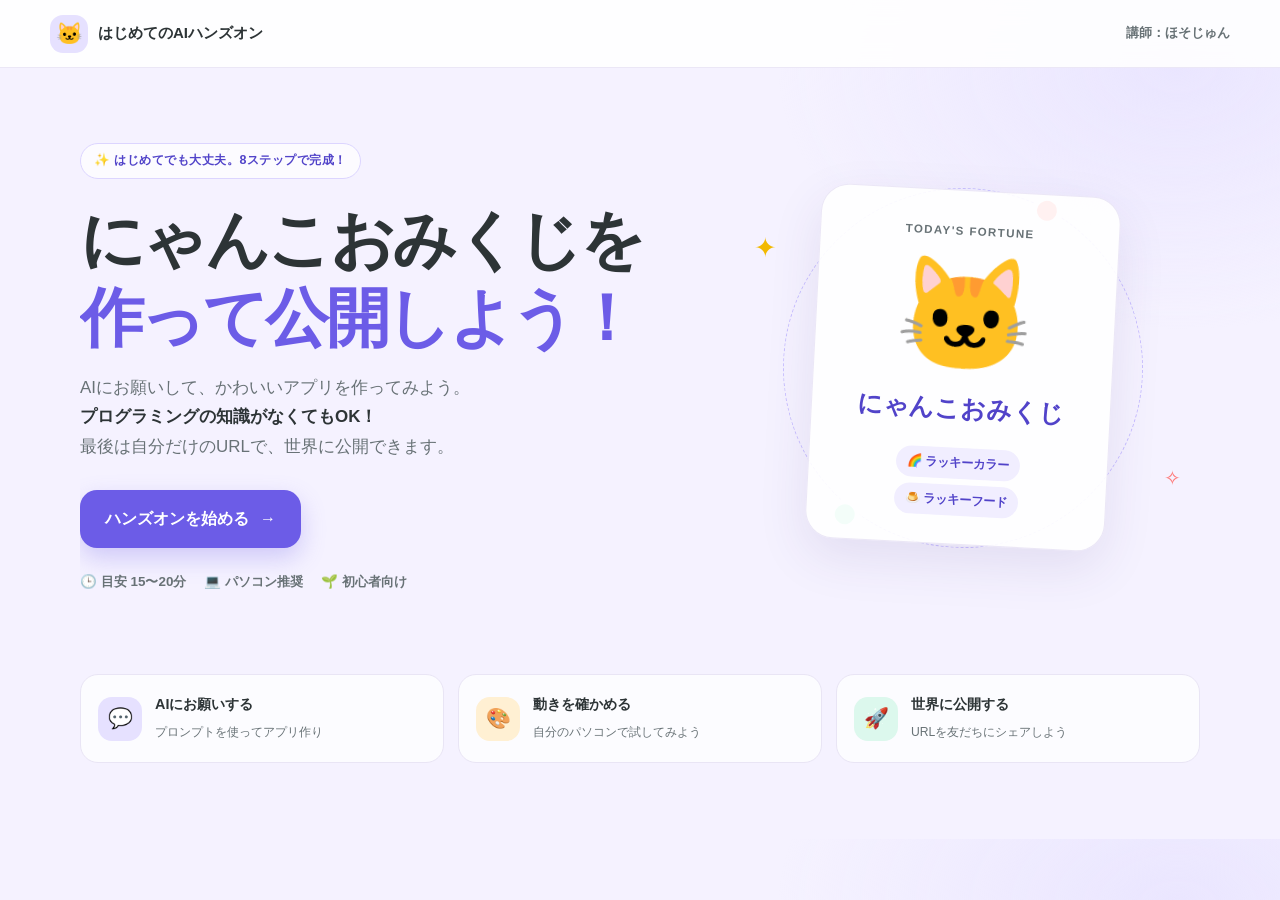
==== hands-on.html @ 2c9198ee "Update hands-on app prompt safety requirements Co-authored-by: Copilot App <223556219+Copilot@users." ====
<!DOCTYPE html>
<html lang="ja">
<head>
  <meta charset="UTF-8">
  <meta name="viewport" content="width=device-width, initial-scale=1">
  <meta name="theme-color" content="#6c5ce7">
  <meta name="description" content="AIにお願いして、にゃんこおみくじを作って公開する初心者向け8ステップのハンズオンです。">
  <title>にゃんこおみくじを作って公開しよう！｜はじめてのAIハンズオン</title>
  <style>
    :root {
      color-scheme: light;
      --ink: #2d3436;
      --muted: #687276;
      --purple: #6c5ce7;
      --purple-dark: #5143c9;
      --purple-light: #e6e1ff;
      --canvas: #f5f2ff;
      --coral: #ff7675;
      --mint: #81ecc0;
      --yellow: #ffeaa7;
      --line: #e9e5f5;
      --white: #fff;
      --shadow: 0 18px 50px rgba(67, 53, 130, .10);
    }

    * { box-sizing: border-box; }

    html { scroll-behavior: smooth; }

    body {
      min-width: 320px;
      margin: 0;
      color: var(--ink);
      background:
        radial-gradient(ellipse at 92% 8%, rgba(230, 225, 255, .72), transparent 25rem),
        var(--canvas);
      font-family: -apple-system, BlinkMacSystemFont, "Segoe UI", "Noto Sans JP", "Hiragino Kaku Gothic ProN", Meiryo, sans-serif;
      line-height: 1.75;
    }

    button, a { font: inherit; }
    button { color: inherit; }
    a { color: var(--purple-dark); }
    [hidden] { display: none !important; }

    .site-header {
      position: sticky;
      z-index: 10;
      top: 0;
      display: flex;
      min-height: 68px;
      align-items: center;
      justify-content: space-between;
      gap: 16px;
      padding: 10px max(24px, calc((100vw - 1180px) / 2));
      border-bottom: 1px solid rgba(233, 229, 245, .9);
      background: rgba(255, 255, 255, .88);
      backdrop-filter: blur(14px);
    }

    .brand {
      display: inline-flex;
      align-items: center;
      gap: 10px;
      color: var(--ink);
      font-size: .94rem;
      font-weight: 850;
      text-decoration: none;
    }

    .brand-mark {
      display: grid;
      width: 38px;
      height: 38px;
      place-items: center;
      border-radius: 13px;
      background: var(--purple-light);
      font-size: 1.35rem;
    }

    .header-note {
      color: var(--muted);
      font-size: .8rem;
      font-weight: 700;
    }

    .page-wrap {
      width: min(1120px, calc(100% - 40px));
      margin: 0 auto;
    }

    .hero {
      position: relative;
      display: grid;
      min-height: 610px;
      grid-template-columns: 1.12fr .88fr;
      align-items: center;
      gap: 42px;
      overflow: hidden;
      padding: 62px 0 72px;
    }

    .hero-copy { position: relative; z-index: 1; }

    .eyebrow {
      display: inline-flex;
      align-items: center;
      gap: 8px;
      padding: 6px 13px;
      border: 1px solid #dcd5ff;
      border-radius: 999px;
      background: rgba(255, 255, 255, .72);
      color: var(--purple-dark);
      font-size: .78rem;
      font-weight: 850;
      letter-spacing: .04em;
    }

    h1, h2, h3, p { margin-top: 0; }

    .hero h1 {
      max-width: 620px;
      margin: 22px 0 16px;
      font-size: clamp(2.4rem, 5vw, 4.3rem);
      font-weight: 900;
      letter-spacing: -.055em;
      line-height: 1.22;
    }

    .hero h1 em {
      color: var(--purple);
      font-style: normal;
    }

    .hero-lead {
      max-width: 530px;
      margin-bottom: 28px;
      color: var(--muted);
      font-size: 1.06rem;
    }

    .hero-lead strong { color: var(--ink); }

    .primary-button {
      display: inline-flex;
      min-height: 58px;
      align-items: center;
      justify-content: center;
      gap: 11px;
      padding: 13px 25px;
      border: 0;
      border-radius: 17px;
      background: var(--purple);
      box-shadow: 0 10px 24px rgba(108, 92, 231, .28);
      color: var(--white);
      cursor: pointer;
      font-size: 1rem;
      font-weight: 850;
      text-decoration: none;
      transition: transform .18s ease, background .18s ease, box-shadow .18s ease;
    }

    .primary-button:hover {
      transform: translateY(-2px);
      background: var(--purple-dark);
      box-shadow: 0 14px 28px rgba(108, 92, 231, .32);
    }

    .primary-button:focus-visible, .copy-button:focus-visible,
    .nav-button:focus-visible, .step-link:focus-visible, .text-button:focus-visible {
      outline: 3px solid #2d3436;
      outline-offset: 3px;
    }

    .hero-meta {
      display: flex;
      flex-wrap: wrap;
      gap: 10px 18px;
      margin-top: 22px;
      color: var(--muted);
      font-size: .84rem;
      font-weight: 700;
    }

    .hero-meta span { display: inline-flex; align-items: center; gap: 7px; }

    .hero-art {
      position: relative;
      display: grid;
      min-height: 400px;
      place-items: center;
    }

    .art-orbit {
      position: absolute;
      width: min(360px, 85vw);
      aspect-ratio: 1;
      border: 1px dashed #c9c0ff;
      border-radius: 50%;
      transform: rotate(-16deg);
    }

    .art-orbit::before, .art-orbit::after {
      position: absolute;
      width: 20px;
      height: 20px;
      border: 5px solid var(--canvas);
      border-radius: 50%;
      background: var(--coral);
      content: "";
    }

    .art-orbit::before { top: 36px; right: 40px; }
    .art-orbit::after { bottom: 56px; left: 10px; background: var(--mint); }

    .fortune-card {
      position: relative;
      z-index: 1;
      width: min(300px, 78vw);
      padding: 25px;
      border: 1px solid rgba(233, 229, 245, .9);
      border-radius: 28px;
      background: rgba(255, 255, 255, .9);
      box-shadow: var(--shadow);
      text-align: center;
      transform: rotate(3deg);
    }

    .fortune-card .tiny-label {
      color: var(--muted);
      font-size: .72rem;
      font-weight: 800;
      letter-spacing: .12em;
    }

    .cat-face {
      margin: 5px 0 0;
      font-size: 7rem;
      line-height: 1.2;
      animation: float 3s ease-in-out infinite;
    }

    .fortune-card h2 {
      margin: 4px 0 14px;
      color: var(--purple-dark);
      font-size: 1.55rem;
    }

    .fortune-pill {
      display: inline-block;
      margin: 3px;
      padding: 5px 11px;
      border-radius: 999px;
      background: #f1eeff;
      color: #5143c9;
      font-size: .76rem;
      font-weight: 750;
    }

    .spark {
      position: absolute;
      color: #f2b900;
      font-size: 1.7rem;
    }

    .spark-one { top: 56px; left: 6%; }
    .spark-two { right: 4%; bottom: 72px; color: var(--coral); font-size: 1.25rem; }

    .overview {
      display: grid;
      grid-template-columns: repeat(3, 1fr);
      gap: 14px;
      margin: -4px auto 76px;
    }

    .overview-card {
      display: flex;
      align-items: center;
      gap: 13px;
      padding: 17px;
      border: 1px solid var(--line);
      border-radius: 18px;
      background: rgba(255, 255, 255, .76);
    }

    .overview-icon {
      display: grid;
      width: 44px;
      height: 44px;
      flex: 0 0 auto;
      place-items: center;
      border-radius: 14px;
      background: var(--purple-light);
      font-size: 1.25rem;
    }

    .overview-card:nth-child(2) .overview-icon { background: #fff0d3; }
    .overview-card:nth-child(3) .overview-icon { background: #dcf8ed; }
    .overview-card strong { display: block; font-size: .9rem; }
    .overview-card small { color: var(--muted); font-size: .76rem; }

    .learning {
      padding: 42px 0 80px;
      scroll-margin-top: 84px;
    }

    .learning-heading {
      margin-bottom: 24px;
      text-align: center;
    }

    .learning-heading h2 {
      margin: 10px 0 3px;
      font-size: clamp(1.7rem, 3.2vw, 2.45rem);
      letter-spacing: -.035em;
    }

    .learning-heading p { margin-bottom: 0; color: var(--muted); }

    .workspace {
      display: grid;
      grid-template-columns: 260px minmax(0, 1fr);
      align-items: start;
      gap: 22px;
    }

    .step-sidebar {
      position: sticky;
      top: 90px;
      grid-column: 1;
      grid-row: 1;
      padding: 19px;
      border: 1px solid var(--line);
      border-radius: 22px;
      background: var(--white);
      box-shadow: 0 8px 26px rgba(67, 53, 130, .05);
    }

    .sidebar-title {
      display: flex;
      justify-content: space-between;
      gap: 8px;
      margin-bottom: 12px;
      font-size: .83rem;
      font-weight: 850;
    }

    .sidebar-count { color: var(--muted); font-size: .74rem; font-weight: 700; }

    .progress-track {
      height: 8px;
      margin-bottom: 18px;
      overflow: hidden;
      border-radius: 999px;
      background: #f0eef6;
    }

    .progress-fill {
      width: 12.5%;
      height: 100%;
      border-radius: inherit;
      background: linear-gradient(90deg, var(--purple), #a29bfe);
      transition: width .3s ease;
    }

    .step-list { display: grid; gap: 5px; }

    .step-link {
      display: flex;
      width: 100%;
      align-items: center;
      gap: 10px;
      padding: 9px 10px;
      border: 0;
      border-radius: 12px;
      background: transparent;
      color: #60696d;
      cursor: pointer;
      text-align: left;
      transition: background .16s ease, color .16s ease;
    }

    .step-link:hover { background: #f8f6ff; color: var(--purple-dark); }
    .step-link[aria-current="step"] { background: #f0edff; color: var(--purple-dark); font-weight: 850; }

    .step-number {
      display: grid;
      width: 28px;
      height: 28px;
      flex: 0 0 auto;
      place-items: center;
      border: 1px solid #e8e4f2;
      border-radius: 9px;
      background: var(--white);
      color: #757b7e;
      font-size: .76rem;
      font-weight: 850;
    }

    .step-link[aria-current="step"] .step-number {
      border-color: var(--purple);
      background: var(--purple);
      color: var(--white);
    }

    .step-link.is-visited .step-number { color: #16835d; }

    .step-label { font-size: .82rem; line-height: 1.4; }

    .safety-note {
      margin-top: 18px;
      padding: 12px;
      border-radius: 13px;
      background: #fff8df;
      color: #645a39;
      font-size: .73rem;
      line-height: 1.65;
    }

    .safety-note strong { display: block; margin-bottom: 2px; color: var(--ink); }

    .lesson-card {
      min-height: 640px;
      grid-column: 2;
      grid-row: 1;
      padding: clamp(22px, 4vw, 40px);
      border: 1px solid var(--line);
      border-radius: 24px;
      background: var(--white);
      box-shadow: var(--shadow);
    }

    .lesson-kicker {
      display: flex;
      flex-wrap: wrap;
      align-items: center;
      justify-content: space-between;
      gap: 8px;
      margin-bottom: 14px;
    }

    .step-badge {
      padding: 5px 11px;
      border-radius: 999px;
      background: #f0edff;
      color: var(--purple-dark);
      font-size: .75rem;
      font-weight: 850;
    }

    .lesson-duration { color: var(--muted); font-size: .77rem; font-weight: 700; }

    .lesson-card h2 {
      margin: 0 0 9px;
      font-size: clamp(1.55rem, 3vw, 2.1rem);
      letter-spacing: -.035em;
      line-height: 1.4;
    }

    .lesson-intro { margin-bottom: 24px; color: var(--muted); }
    .lesson-intro strong { color: var(--ink); }

    .instruction-list {
      display: grid;
      gap: 11px;
      margin: 0 0 24px;
      padding: 0;
      list-style: none;
    }

    .instruction-list li {
      display: flex;
      align-items: flex-start;
      gap: 11px;
      padding: 12px 14px;
      border: 1px solid #f0edf7;
      border-radius: 14px;
      background: #fdfcff;
    }

    .check-icon {
      display: grid;
      width: 25px;
      height: 25px;
      flex: 0 0 auto;
      place-items: center;
      border-radius: 8px;
      background: #e7fbf2;
      color: #16835d;
      font-size: .78rem;
      font-weight: 900;
    }

    .instruction-list li span:last-child { font-size: .91rem; }

    .info-box {
      display: flex;
      align-items: flex-start;
      gap: 12px;
      margin: 18px 0;
      padding: 15px 17px;
      border: 1px solid #e9e4ff;
      border-radius: 15px;
      background: #f8f6ff;
    }

    .info-box.warning { border-color: #f4e7b1; background: #fff9e6; }
    .info-icon { flex: 0 0 auto; font-size: 1.15rem; }
    .info-box p { margin: 0; color: #555d60; font-size: .85rem; }
    .info-box strong { color: var(--ink); }

    .term-row {
      display: flex;
      align-items: flex-start;
      gap: 12px;
      margin-top: 22px;
      padding-top: 17px;
      border-top: 1px solid #f0edf7;
      color: var(--muted);
      font-size: .82rem;
    }

    .term-tag {
      flex: 0 0 auto;
      padding: 3px 9px;
      border-radius: 7px;
      background: #fff0ef;
      color: #b94a49;
      font-size: .75rem;
      font-weight: 850;
    }

    .term-row p { margin: 2px 0 0; }
    .term-row strong { color: var(--ink); }

    .prompt-panel {
      margin: 19px 0;
      overflow: hidden;
      border: 1px solid #ddd7fa;
      border-radius: 17px;
      background: #faf9ff;
    }

    .prompt-top {
      display: flex;
      align-items: center;
      justify-content: space-between;
      gap: 12px;
      padding: 11px 14px;
      border-bottom: 1px solid #eae6fa;
      background: #f3f0ff;
    }

    .prompt-top strong { font-size: .81rem; }
    .copy-button {
      display: inline-flex;
      align-items: center;
      justify-content: center;
      gap: 6px;
      padding: 7px 11px;
      border: 1px solid #d7d0f7;
      border-radius: 9px;
      background: var(--white);
      color: var(--purple-dark);
      cursor: pointer;
      font-size: .76rem;
      font-weight: 850;
    }

    .copy-button:hover { background: #ebe7ff; }
    .prompt-text {
      max-height: 320px;
      margin: 0;
      overflow: auto;
      padding: 17px;
      color: #41404b;
      font-family: inherit;
      font-size: .85rem;
      line-height: 1.85;
      white-space: pre-wrap;
      overflow-wrap: anywhere;
    }

    .copy-status {
      min-height: 1.4em;
      margin: 0;
      padding: 0 14px 9px;
      color: #16835d;
      font-size: .76rem;
      font-weight: 750;
    }

    .service-links { display: flex; flex-wrap: wrap; gap: 9px; }

    .service-link {
      display: inline-flex;
      flex-direction: column;
      align-items: center;
      gap: 2px 7px;
      padding: 8px 12px;
      border: 1px solid var(--line);
      border-radius: 11px;
      background: var(--white);
      font-size: .82rem;
      font-weight: 750;
      text-decoration: none;
    }

    .service-link span { display: inline-flex; align-items: center; gap: 7px; }
    .service-url { color: var(--muted); font-size: .68rem; font-weight: 600; }
    .service-link:hover { border-color: #c8c0f8; background: #faf9ff; }

    .url-display {
      display: block;
      margin: 13px 0;
      padding: 13px 16px;
      border: 1px dashed #bdb4f5;
      border-radius: 12px;
      background: #faf9ff;
      color: var(--purple-dark);
      font-size: .9rem;
      font-weight: 800;
      overflow-wrap: anywhere;
    }

    .nav-row {
      display: flex;
      align-items: center;
      justify-content: space-between;
      gap: 14px;
      margin-top: 28px;
      padding-top: 20px;
      border-top: 1px solid #f0edf7;
    }

    .nav-button {
      display: inline-flex;
      min-height: 46px;
      align-items: center;
      justify-content: center;
      gap: 8px;
      padding: 10px 17px;
      border: 1px solid #e4e0ed;
      border-radius: 12px;
      background: var(--white);
      color: #50595c;
      cursor: pointer;
      font-size: .85rem;
      font-weight: 800;
      transition: background .16s ease, transform .16s ease;
    }

    .nav-button:hover:not(:disabled) { transform: translateY(-1px); background: #f8f6ff; }
    .nav-button:disabled { cursor: not-allowed; opacity: .42; }
    .nav-button.next {
      border-color: var(--purple);
      background: var(--purple);
      color: var(--white);
    }

    .nav-button.next:hover:not(:disabled) { background: var(--purple-dark); }
    .nav-hint { color: var(--muted); font-size: .74rem; }

    .text-button {
      padding: 8px 0;
      border: 0;
      background: transparent;
      color: var(--muted);
      cursor: pointer;
      font-size: .8rem;
      font-weight: 750;
      text-decoration: underline;
      text-underline-offset: 3px;
    }

    .finish-panel {
      margin-top: 24px;
      padding: 20px;
      border: 1px solid #d8f3e7;
      border-radius: 18px;
      background: #f2fff8;
    }

    .finish-panel h3 { margin: 0 0 8px; font-size: 1.08rem; }
    .finish-panel p { margin: 0 0 10px; color: #56665f; font-size: .87rem; }
    .finish-panel ul { margin: 0; padding-left: 1.25rem; color: #56665f; font-size: .84rem; }

    @keyframes float {
      0%, 100% { transform: translateY(0); }
      50% { transform: translateY(-9px); }
    }

    @media (max-width: 820px) {
      .hero { min-height: 530px; gap: 15px; }
      .hero-art { min-height: 320px; }
      .cat-face { font-size: 6rem; }
      .workspace { grid-template-columns: 1fr; }
      .step-sidebar, .lesson-card { grid-column: 1; grid-row: auto; }
      .step-sidebar { position: static; }
      .step-list { grid-template-columns: repeat(4, minmax(0, 1fr)); }
      .step-link { align-items: flex-start; padding: 8px 6px; }
      .step-label { font-size: .72rem; }
      .safety-note { margin-top: 13px; }
      .lesson-card { min-height: 0; }
    }

    @media (max-width: 600px) {
      .site-header { min-height: 58px; padding: 8px 16px; }
      .brand { font-size: .84rem; }
      .brand-mark { width: 34px; height: 34px; }
      .header-note { font-size: .7rem; }
      .page-wrap { width: min(100% - 28px, 520px); }
      .hero {
        min-height: 0;
        grid-template-columns: 1fr;
        gap: 9px;
        padding: 47px 0 32px;
      }
      .hero h1 { margin-top: 16px; font-size: clamp(2.35rem, 12vw, 3.3rem); }
      .hero-lead { font-size: .94rem; }
      .hero-art { min-height: 280px; }
      .art-orbit { width: 265px; }
      .fortune-card { width: 238px; padding: 18px; }
      .cat-face { font-size: 5.3rem; }
      .fortune-card h2 { font-size: 1.3rem; }
      .overview { grid-template-columns: 1fr; gap: 8px; margin-bottom: 40px; }
      .overview-card { padding: 12px; }
      .overview-icon { width: 40px; height: 40px; }
      .learning { padding: 25px 0 48px; scroll-margin-top: 70px; }
      .learning-heading { margin-bottom: 17px; }
      .learning-heading p { font-size: .84rem; }
      .step-sidebar { padding: 14px; border-radius: 17px; }
      .step-list { grid-template-columns: repeat(2, minmax(0, 1fr)); }
      .step-link { align-items: center; gap: 7px; padding: 8px 6px; }
      .step-number { width: 26px; height: 26px; }
      .step-label { font-size: .72rem; }
      .lesson-card { padding: 21px 17px; border-radius: 18px; }
      .lesson-card h2 { font-size: 1.5rem; }
      .lesson-intro { font-size: .9rem; }
      .instruction-list li { padding: 10px; }
      .instruction-list li span:last-child { font-size: .85rem; }
      .info-box { padding: 12px; }
      .info-box p { font-size: .8rem; }
      .term-row { font-size: .77rem; }
      .nav-row { flex-wrap: wrap; gap: 10px; }
      .nav-hint { order: 3; width: 100%; text-align: center; }
      .nav-button { min-height: 44px; padding: 9px 13px; font-size: .8rem; }
      .copy-button { padding: 7px 9px; }
      .prompt-text { max-height: 280px; padding: 13px; font-size: .79rem; }
    }

    @media (prefers-reduced-motion: reduce) {
      *, *::before, *::after {
        scroll-behavior: auto !important;
        animation-duration: .01ms !important;
        animation-iteration-count: 1 !important;
        transition-duration: .01ms !important;
      }
    }
  </style>
</head>
<body>
  <header class="site-header">
    <a class="brand" href="#" aria-label="にゃんこおみくじハンズオンのトップ">
      <span class="brand-mark" aria-hidden="true">🐱</span>
      <span>はじめてのAIハンズオン</span>
    </a>
    <span class="header-note">講師：ほそじゅん</span>
  </header>

  <main>
    <section class="page-wrap hero" id="top" aria-labelledby="hero-title">
      <div class="hero-copy">
        <span class="eyebrow">✨ はじめてでも大丈夫。8ステップで完成！</span>
        <h1 id="hero-title">にゃんこおみくじを<br><em>作って公開しよう！</em></h1>
        <p class="hero-lead">
          AIにお願いして、かわいいアプリを作ってみよう。<br>
          <strong>プログラミングの知識がなくてもOK！</strong><br>
          最後は自分だけのURLで、世界に公開できます。
        </p>
        <button class="primary-button" id="start-button" type="button">
          ハンズオンを始める <span aria-hidden="true">→</span>
        </button>
        <div class="hero-meta" aria-label="ハンズオンの概要">
          <span>🕒 目安 15〜20分</span>
          <span>💻 パソコン推奨</span>
          <span>🌱 初心者向け</span>
        </div>
      </div>
      <div class="hero-art" aria-label="にゃんこおみくじのイメージ">
        <span class="art-orbit" aria-hidden="true"></span>
        <span class="spark spark-one" aria-hidden="true">✦</span>
        <span class="spark spark-two" aria-hidden="true">✧</span>
        <div class="fortune-card">
          <span class="tiny-label">TODAY'S FORTUNE</span>
          <div class="cat-face" aria-hidden="true">🐱</div>
          <h2>にゃんこおみくじ</h2>
          <span class="fortune-pill">🌈 ラッキーカラー</span>
          <span class="fortune-pill">🍮 ラッキーフード</span>
        </div>
      </div>
    </section>

    <section class="page-wrap overview" aria-label="今日できるようになること">
      <div class="overview-card">
        <span class="overview-icon" aria-hidden="true">💬</span>
        <div><strong>AIにお願いする</strong><small>プロンプトを使ってアプリ作り</small></div>
      </div>
      <div class="overview-card">
        <span class="overview-icon" aria-hidden="true">🎨</span>
        <div><strong>動きを確かめる</strong><small>自分のパソコンで試してみよう</small></div>
      </div>
      <div class="overview-card">
        <span class="overview-icon" aria-hidden="true">🚀</span>
        <div><strong>世界に公開する</strong><small>URLを友だちにシェアしよう</small></div>
      </div>
    </section>

    <section class="page-wrap learning" id="learning" hidden aria-labelledby="learning-title">
      <div class="learning-heading">
        <span class="eyebrow">さあ、やってみよう！</span>
        <h2 id="learning-title">公開までの8ステップ</h2>
        <p>ひとつずつ進めれば大丈夫。いつでも「前へ」で戻れます。</p>
      </div>

      <div class="workspace">
        <aside class="step-sidebar" aria-label="手順と進捗">
          <div class="sidebar-title">
            <span>目次</span>
            <span class="sidebar-count" id="sidebar-count">1 / 8</span>
          </div>
          <div class="progress-track" role="progressbar" aria-label="ハンズオンの進捗" aria-valuemin="1" aria-valuemax="8" aria-valuenow="1" id="progress-bar">
            <div class="progress-fill" id="progress-fill"></div>
          </div>
          <nav class="step-list" aria-label="手順一覧">
            <button class="step-link" type="button" data-go-step="0" aria-current="step"><span class="step-number">1</span><span class="step-label">AIを開く</span></button>
            <button class="step-link" type="button" data-go-step="1"><span class="step-number">2</span><span class="step-label">プロンプトをコピー</span></button>
            <button class="step-link" type="button" data-go-step="2"><span class="step-number">3</span><span class="step-label">AIに送る</span></button>
            <button class="step-link" type="button" data-go-step="3"><span class="step-number">4</span><span class="step-label">ファイルを保存</span></button>
            <button class="step-link" type="button" data-go-step="4"><span class="step-number">5</span><span class="step-label">動きを確かめる</span></button>
            <button class="step-link" type="button" data-go-step="5"><span class="step-number">6</span><span class="step-label">Netlify Dropを開く</span></button>
            <button class="step-link" type="button" data-go-step="6"><span class="step-number">7</span><span class="step-label">ファイルを公開</span></button>
            <button class="step-link" type="button" data-go-step="7"><span class="step-number">8</span><span class="step-label">URLを開いて完成</span></button>
          </nav>
          <div class="safety-note">
            <strong>🔒 公開前に確認</strong>
            個人情報・パスワード・APIキーは、ファイルに入れないでください。
          </div>
        </aside>

        <div class="lesson-card" id="lesson-card" aria-live="polite">
          <section class="lesson-step" data-step="0" aria-labelledby="step-title-1">
            <div class="lesson-kicker"><span class="step-badge">手順 1 / 8</span><span class="lesson-duration">まずは準備</span></div>
            <h2 id="step-title-1">AIのチャット画面を開こう</h2>
            <p class="lesson-intro">文章でお願いすると、答えてくれる<strong>チャットAI</strong>を使います。使いやすいものをひとつ選びましょう。</p>
            <ul class="instruction-list">
              <li><span class="check-icon">1</span><span>ChatGPT・Microsoft Copilot・Gemini のどれかを開く</span></li>
              <li><span class="check-icon">2</span><span>アカウントへのサインインを求められたら、画面の案内に従う</span></li>
              <li><span class="check-icon">3</span><span>文字を入力できるチャット画面が表示されたら準備OK！</span></li>
            </ul>
            <div class="service-links" aria-label="チャットAIを開く">
              <a class="service-link" href="https://chatgpt.com/" target="_blank" rel="noopener noreferrer"><span>💬 ChatGPT ↗</span><small class="service-url">https://chatgpt.com/</small></a>
              <a class="service-link" href="https://copilot.microsoft.com/" target="_blank" rel="noopener noreferrer"><span>🌈 Copilot ↗</span><small class="service-url">https://copilot.microsoft.com/</small></a>
              <a class="service-link" href="https://gemini.google.com/" target="_blank" rel="noopener noreferrer"><span>✨ Gemini ↗</span><small class="service-url">https://gemini.google.com/</small></a>
            </div>
            <div class="term-row"><span class="term-tag">ことば</span><p><strong>チャットAI</strong>：文章でお願いすると、答えを返してくれるサービスのこと。</p></div>
          </section>

          <section class="lesson-step" data-step="1" aria-labelledby="step-title-2" hidden>
            <div class="lesson-kicker"><span class="step-badge">手順 2 / 8</span><span class="lesson-duration">コピーするだけ</span></div>
            <h2 id="step-title-2">プロンプトをコピーしよう</h2>
            <p class="lesson-intro">下の文章をぜんぶコピーします。この<strong>お願いの文章</strong>を、AIにそのまま使います。</p>
            <div class="prompt-panel">
              <div class="prompt-top"><strong>📋 プロンプト（コピー用）</strong><button class="copy-button" id="copy-prompt" type="button"><span aria-hidden="true">▢</span> プロンプトをコピー</button></div>
              <pre class="prompt-text" id="prompt-text">index.html という1つのファイルで、

かわいいアニメーション付きの「にゃんこおみくじ」Webアプリを作ってください。

【機能】

・HTML・CSS・JavaScriptを、すべてindex.htmlの1ファイルにまとめる

・「おみくじを振る！」ボタンを押すと、おみくじ筒が揺れて棒が飛び出す

・大吉・中吉・小吉・吉などの結果をランダムに表示する

・ラッキーカラーとラッキーフードもランダムに表示する

・ネコの絵文字を使った、かわいいデザインにする

・スマートフォンでも見やすいレスポンシブデザインにする

【安全性について】

このWebアプリはNetlify Dropでインターネットに公開する予定です。

そのため、以下の条件を必ず守ってください。

・個人情報を入力・保存・送信する機能を作らない

・パスワード、APIキー、アクセストークン、秘密情報をコードに含めない

・外部APIやデータベースに接続しない

・CookieやlocalStorageなどに利用者情報を保存しない

・入力フォームを作らない

・ユーザーの入力内容を外部サービスへ送信しない

・広告、アクセス解析、トラッキング機能を入れない

・不要な外部JavaScriptライブラリを使用しない

・おみくじの抽選はJavaScriptのブラウザ内処理だけで完結させる

・可能な限り外部通信を行わない

・HTMLを開くだけで動作する静的Webアプリにする

【公開前チェック】

コードを生成した最後に、

「外部通信」「個人情報」「秘密情報」「外部API」の4項目について、

公開して問題になるコードが含まれていないか確認してください。</pre>
              <p class="copy-status" id="copy-status" role="status" aria-live="polite"></p>
            </div>
            <div class="info-box"><span class="info-icon" aria-hidden="true">💡</span><p>「プロンプト」は<strong>AIへのお願いの文章</strong>のこと。ボタンでコピーできないときは、文章を選択してコピーしても大丈夫です。</p></div>
            <div class="term-row"><span class="term-tag">ことば</span><p><strong>コピー</strong>：文章を覚えさせて、別の場所に貼り付けられるようにすること。</p></div>
          </section>

          <section class="lesson-step" data-step="2" aria-labelledby="step-title-3" hidden>
            <div class="lesson-kicker"><span class="step-badge">手順 3 / 8</span><span class="lesson-duration">AIにお願い</span></div>
            <h2 id="step-title-3">AIに貼り付けて送ろう</h2>
            <p class="lesson-intro">さきほど開いたAIのチャット画面に、コピーした文章を貼り付けて送ります。</p>
            <ul class="instruction-list">
              <li><span class="check-icon">1</span><span>チャット画面の入力欄をクリックする</span></li>
              <li><span class="check-icon">2</span><span>貼り付ける（Windowsは Ctrl + V ／ Macは Command + V）</span></li>
              <li><span class="check-icon">3</span><span>送信ボタンを押して、AIが作り終わるまで少し待つ</span></li>
            </ul>
            <div class="info-box"><span class="info-icon" aria-hidden="true">⏳</span><p>AIがコードを作り始めます。長い返事が出ても大丈夫です。<strong>「ダウンロード」や「index.html」</strong>が表示されるか確認しましょう。</p></div>
            <div class="term-row"><span class="term-tag">ことば</span><p><strong>貼り付け（ペースト）</strong>：コピーした文章を、入力欄に入れること。</p></div>
          </section>

          <section class="lesson-step" data-step="3" aria-labelledby="step-title-4" hidden>
            <div class="lesson-kicker"><span class="step-badge">手順 4 / 8</span><span class="lesson-duration">パソコンに保存</span></div>
            <h2 id="step-title-4">index.html をダウンロードしよう</h2>
            <p class="lesson-intro">AIの返事から完成したファイルを見つけて、パソコンに保存します。</p>
            <ul class="instruction-list">
              <li><span class="check-icon">1</span><span>AIの返事の中にある <strong>index.html</strong> を探す</span></li>
              <li><span class="check-icon">2</span><span>ダウンロードボタンを押して、保存先を確認する（通常は「ダウンロード」フォルダー）</span></li>
              <li><span class="check-icon">3</span><span>ファイル名が <strong>index.html</strong> になっているか確認する</span></li>
            </ul>
            <div class="info-box warning"><span class="info-icon" aria-hidden="true">🆘</span><p>ダウンロードボタンが見つからないときは、AIに<strong>「index.html をダウンロードできるようにしてください」</strong>と頼んでみましょう。</p></div>
            <div class="term-row"><span class="term-tag">ことば</span><p><strong>ダウンロード</strong>：インターネット上のファイルを、自分のパソコンに保存すること。</p></div>
          </section>

          <section class="lesson-step" data-step="4" aria-labelledby="step-title-5" hidden>
            <div class="lesson-kicker"><span class="step-badge">手順 5 / 8</span><span class="lesson-duration">できたかチェック</span></div>
            <h2 id="step-title-5">パソコンで動きを確かめよう</h2>
            <p class="lesson-intro">公開する前に、自分のパソコンでアプリを開いて試します。</p>
            <ul class="instruction-list">
              <li><span class="check-icon">1</span><span>保存した <strong>index.html</strong> をダブルクリックする</span></li>
              <li><span class="check-icon">2</span><span>Chrome や Edge などのブラウザーで開く</span></li>
              <li><span class="check-icon">3</span><span>「おみくじを振る！」ボタンを押して、結果が出るか試す</span></li>
            </ul>
            <div class="info-box"><span class="info-icon" aria-hidden="true">🐾</span><p>ネコやおみくじが動いて、運勢・ラッキーカラー・ラッキーフードが表示されたら成功です！何度か押して、結果が変わるかも試してみましょう。</p></div>
            <div class="term-row"><span class="term-tag">ことば</span><p><strong>ブラウザー</strong>：Webサイトを見るためのアプリ。Chrome や Edge などがあります。</p></div>
          </section>

          <section class="lesson-step" data-step="5" aria-labelledby="step-title-6" hidden>
            <div class="lesson-kicker"><span class="step-badge">手順 6 / 8</span><span class="lesson-duration">公開の準備</span></div>
            <h2 id="step-title-6">Netlify Drop を開こう</h2>
            <p class="lesson-intro">ファイルを置くだけでWebサイトを公開できるサービス、<strong>Netlify Drop</strong>を使います。</p>
            <ul class="instruction-list">
              <li><span class="check-icon">1</span><span>下のボタンから Netlify Drop を開く</span></li>
              <li><span class="check-icon">2</span><span>画面に「Drag and drop your site folder here」のような点線エリアを探す</span></li>
              <li><span class="check-icon">3</span><span>画面に案内が出た場合は、サインインなど必要な準備をする</span></li>
            </ul>
            <a class="primary-button" href="https://app.netlify.com/drop" target="_blank" rel="noopener noreferrer">Netlify Drop を開く ↗</a>
            <div class="info-box warning"><span class="info-icon" aria-hidden="true">🔒</span><p>公開すると、URLを知っている人が誰でも見られます。個人情報・パスワード・APIキーがファイルに入っていないか、公開前に確認しましょう。</p></div>
            <div class="term-row"><span class="term-tag">ことば</span><p><strong>Netlify Drop</strong>：ファイルやフォルダーを置いて、Webサイトを公開できるサービス。</p></div>
          </section>

          <section class="lesson-step" data-step="6" aria-labelledby="step-title-7" hidden>
            <div class="lesson-kicker"><span class="step-badge">手順 7 / 8</span><span class="lesson-duration">あと少し！</span></div>
            <h2 id="step-title-7">index.html をドロップしよう</h2>
            <p class="lesson-intro">パソコンに保存したファイルを、Netlify Drop の点線エリアに入れます。</p>
            <ul class="instruction-list">
              <li><span class="check-icon">1</span><span>「ダウンロード」フォルダーから <strong>index.html</strong> を見つける</span></li>
              <li><span class="check-icon">2</span><span>ファイルを点線エリアまでドラッグする</span></li>
              <li><span class="check-icon">3</span><span>点線エリアの上でマウスをはなして、アップロードが終わるまで待つ</span></li>
            </ul>
            <div class="info-box"><span class="info-icon" aria-hidden="true">🖱️</span><p><strong>ドラッグ＆ドロップ</strong>は、ファイルをマウスでつかんで、別の場所ではなすことです。画面の案内にフォルダー指定がある場合は、index.html を入れたフォルダーをドロップしてください。</p></div>
            <div class="term-row"><span class="term-tag">チェック</span><p>ファイル名が <strong>index.html</strong> になっているか、もう一度確認してからドロップ！</p></div>
          </section>

          <section class="lesson-step" data-step="7" aria-labelledby="step-title-8" hidden>
            <div class="lesson-kicker"><span class="step-badge">手順 8 / 8</span><span class="lesson-duration">完成！</span></div>
            <h2 id="step-title-8">公開されたURLを開こう</h2>
            <p class="lesson-intro">アップロードが終わると、Webサイトの住所である<strong>URL</strong>が表示されます。</p>
            <ul class="instruction-list">
              <li><span class="check-icon">1</span><span>表示されたURLをクリックして、公開サイトを開く</span></li>
              <li><span class="check-icon">2</span><span>公開されたページでも「おみくじを振る！」を押してみる</span></li>
              <li><span class="check-icon">3</span><span>うまく動いたら、URLを友だちに送ってみよう！</span></li>
            </ul>
            <span class="url-display">https://あなたのサイト名.netlify.app</span>
            <div class="info-box warning"><span class="info-icon" aria-hidden="true">🌍</span><p>URLを知っている人なら誰でも見られます。人に見られてもよい内容か、確認してから公開・共有しましょう。</p></div>
            <div class="finish-panel">
              <h3>🎉 おつかれさまでした！</h3>
              <p>今日できるようになったこと：</p>
              <ul>
                <li>AIにお願いしてアプリを作る</li>
                <li>動きとランダムのしくみを確かめる</li>
                <li>Netlify Drop で世界に公開する</li>
              </ul>
              <p style="margin-top: 12px"><strong>次の一歩：</strong> BGMや効果音をつけたり、友だち専用のメッセージを入れたりしてみよう。</p>
            </div>
            <div class="term-row"><span class="term-tag">ことば</span><p><strong>URL</strong>：Webサイトの住所。例：<code>https://xxxxxx.netlify.app</code></p></div>
          </section>

          <div class="nav-row">
            <button class="nav-button" id="previous-button" type="button" disabled><span aria-hidden="true">←</span> 前へ</button>
            <span class="nav-hint" id="nav-hint">まずは手順1から始めましょう</span>
            <button class="nav-button next" id="next-button" type="button">次へ <span aria-hidden="true">→</span></button>
          </div>
          <div style="text-align: center"><button class="text-button" id="back-to-top" type="button">トップに戻る</button></div>
        </div>
      </div>
    </section>
  </main>

  <script>
    (() => {
      const startButton = document.getElementById("start-button");
      const learning = document.getElementById("learning");
      const steps = Array.from(document.querySelectorAll(".lesson-step"));
      const stepLinks = Array.from(document.querySelectorAll(".step-link"));
      const previousButton = document.getElementById("previous-button");
      const nextButton = document.getElementById("next-button");
      const progressBar = document.getElementById("progress-bar");
      const progressFill = document.getElementById("progress-fill");
      const sidebarCount = document.getElementById("sidebar-count");
      const navHint = document.getElementById("nav-hint");
      const promptText = document.getElementById("prompt-text");
      const copyButton = document.getElementById("copy-prompt");
      const copyStatus = document.getElementById("copy-status");
      const backToTop = document.getElementById("back-to-top");
      let currentStep = 0;

      function showStep(index) {
        currentStep = Math.max(0, Math.min(index, steps.length - 1));
        steps.forEach((step, stepIndex) => {
          step.hidden = stepIndex !== currentStep;
        });
        stepLinks.forEach((link, stepIndex) => {
          if (stepIndex === currentStep) {
            link.setAttribute("aria-current", "step");
          } else {
            link.removeAttribute("aria-current");
          }
          link.classList.toggle("is-visited", stepIndex <= currentStep);
        });

        const shownStep = currentStep + 1;
        const progress = (shownStep / steps.length) * 100;
        progressBar.setAttribute("aria-valuenow", String(shownStep));
        progressFill.style.width = `${progress}%`;
        sidebarCount.textContent = `${shownStep} / ${steps.length}`;
        previousButton.disabled = currentStep === 0;
        nextButton.innerHTML = currentStep === steps.length - 1
          ? "最初から見直す <span aria-hidden=\"true\">↻</span>"
          : "次へ <span aria-hidden=\"true\">→</span>";
        navHint.textContent = currentStep === steps.length - 1
          ? "最後までできました！おつかれさま"
          : `次は手順 ${shownStep + 1} です`;
        copyStatus.textContent = "";
        copyButton.innerHTML = "<span aria-hidden=\"true\">▢</span> プロンプトをコピー";
      }

      function startHandsOn() {
        learning.hidden = false;
        showStep(0);
        learning.scrollIntoView({ behavior: "smooth", block: "start" });
      }

      async function copyPrompt() {
        const prompt = promptText.textContent.trim();
        function copyWithSelection() {
          const temporaryField = document.createElement("textarea");
          temporaryField.value = prompt;
          temporaryField.setAttribute("readonly", "");
          temporaryField.style.position = "fixed";
          temporaryField.style.opacity = "0";
          document.body.appendChild(temporaryField);
          temporaryField.select();
          const copied = document.execCommand("copy");
          temporaryField.remove();
          if (!copied) throw new Error("コピーを完了できませんでした");
        }

        try {
          if (navigator.clipboard && window.isSecureContext) {
            try {
              await navigator.clipboard.writeText(prompt);
            } catch {
              copyWithSelection();
            }
          } else {
            copyWithSelection();
          }
          copyStatus.textContent = "コピーしました！AIの入力欄に貼り付けてください。";
          copyButton.innerHTML = "<span aria-hidden=\"true\">✓</span> コピーしました";
        } catch (error) {
          copyStatus.textContent = "コピーできませんでした。文章を選択して手動でコピーしてください。";
          copyButton.innerHTML = "<span aria-hidden=\"true\">▢</span> もう一度コピー";
          console.error("プロンプトをクリップボードにコピーできませんでした。", error);
        }
      }

      startButton.addEventListener("click", startHandsOn);
      previousButton.addEventListener("click", () => showStep(currentStep - 1));
      nextButton.addEventListener("click", () => {
        if (currentStep === steps.length - 1) {
          showStep(0);
        } else {
          showStep(currentStep + 1);
        }
        document.getElementById("lesson-card").scrollIntoView({ behavior: "smooth", block: "start" });
      });
      stepLinks.forEach((link) => {
        link.addEventListener("click", () => {
          showStep(Number(link.dataset.goStep));
          document.getElementById("lesson-card").scrollIntoView({ behavior: "smooth", block: "start" });
        });
      });
      copyButton.addEventListener("click", copyPrompt);
      backToTop.addEventListener("click", () => {
        learning.hidden = true;
        document.getElementById("top").scrollIntoView({ behavior: "smooth", block: "start" });
      });
    })();
  </script>
</body>
</html>
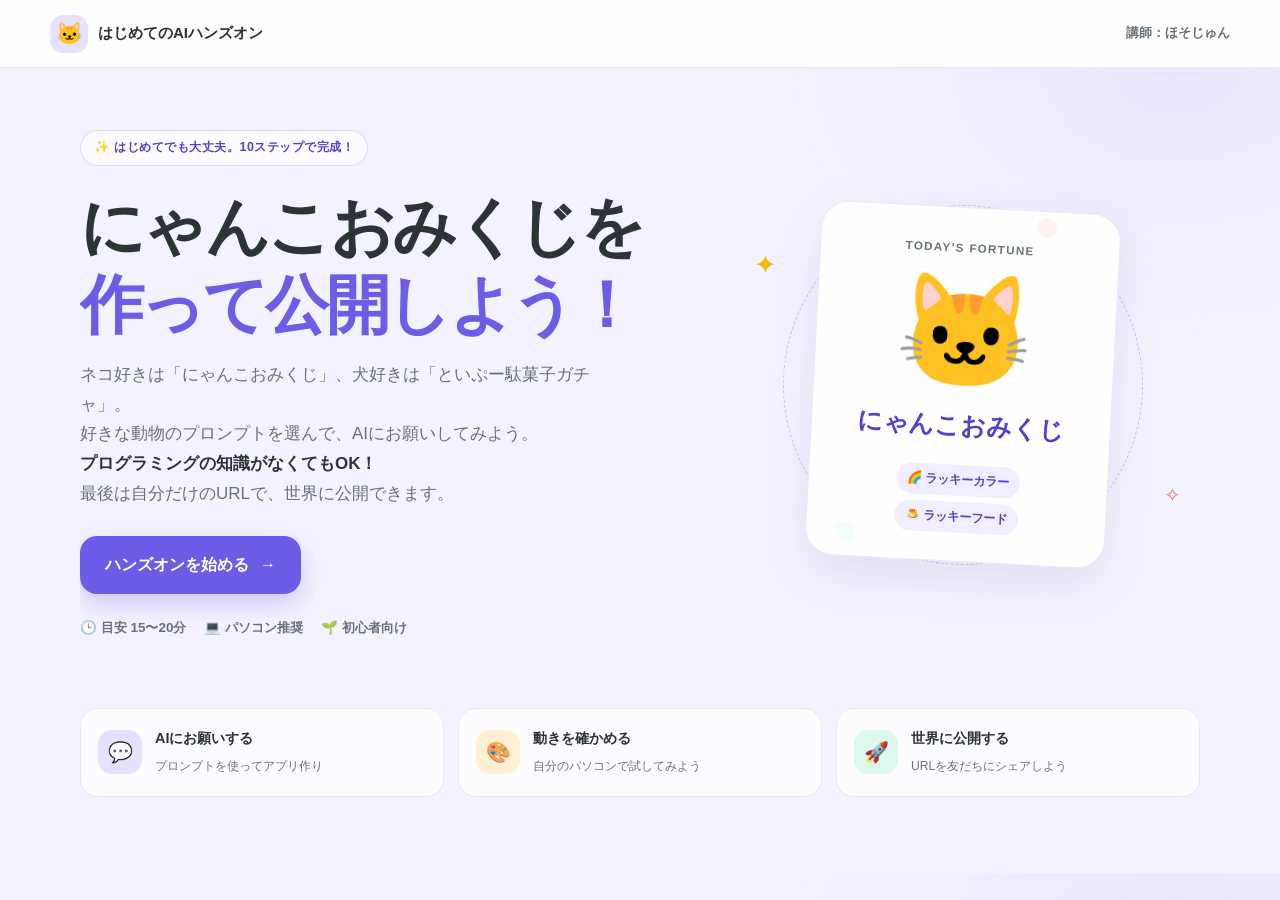
==== commit 0da8a6d3: "Expand hands-on guide to ten steps and animal prompts Co-authored-by: Copilot App <223556219+Copilot" ====
--- a/hands-on.html
+++ b/hands-on.html
@@ -4,8 +4,8 @@
   <meta charset="UTF-8">
   <meta name="viewport" content="width=device-width, initial-scale=1">
   <meta name="theme-color" content="#6c5ce7">
-  <meta name="description" content="AIにお願いして、にゃんこおみくじを作って公開する初心者向け8ステップのハンズオンです。">
-  <title>にゃんこおみくじを作って公開しよう！｜はじめてのAIハンズオン</title>
+  <meta name="description" content="ネコ好き向け・犬好き向けのプロンプトから選んで、AIでアプリを作りNetlify Dropで公開する初心者向け10ステップのハンズオンです。">
+  <title>AIでアプリを作って公開しよう！｜はじめてのAIハンズオン</title>
   <style>
     :root {
       color-scheme: light;
@@ -356,7 +356,7 @@
     }
 
     .progress-fill {
-      width: 12.5%;
+      width: 10%;
       height: 100%;
       border-radius: inherit;
       background: linear-gradient(90deg, var(--purple), #a29bfe);
@@ -552,6 +552,66 @@
     }
 
     .prompt-top strong { font-size: .81rem; }
+    .prompt-choice {
+      display: flex;
+      flex-wrap: wrap;
+      gap: 8px;
+      padding: 12px 14px 0;
+    }
+
+    .choice-button {
+      min-height: 40px;
+      padding: 8px 14px;
+      border: 1px solid #ded9ef;
+      border-radius: 11px;
+      background: var(--white);
+      color: #596164;
+      cursor: pointer;
+      font-size: .84rem;
+      font-weight: 800;
+    }
+
+    .choice-button[aria-pressed="true"] {
+      border-color: var(--purple);
+      background: #f0edff;
+      color: var(--purple-dark);
+    }
+
+    .choice-button:focus-visible {
+      outline: 3px solid #2d3436;
+      outline-offset: 3px;
+    }
+
+    .prompt-choice-note {
+      margin: 8px 14px 0;
+      color: var(--muted);
+      font-size: .78rem;
+    }
+
+    .lesson-step details {
+      margin-top: 12px;
+      border: 1px solid var(--line);
+      border-radius: 13px;
+      background: #fdfcff;
+    }
+
+    .lesson-step details summary {
+      padding: 12px 15px;
+      color: var(--purple-dark);
+      cursor: pointer;
+      font-size: .86rem;
+      font-weight: 800;
+    }
+
+    .lesson-step details > div {
+      padding: 0 15px 14px;
+      color: var(--muted);
+      font-size: .84rem;
+    }
+
+    .lesson-step details p:last-child,
+    .lesson-step details ul:last-child { margin-bottom: 0; }
+
     .copy-button {
       display: inline-flex;
       align-items: center;
@@ -771,10 +831,11 @@
   <main>
     <section class="page-wrap hero" id="top" aria-labelledby="hero-title">
       <div class="hero-copy">
-        <span class="eyebrow">✨ はじめてでも大丈夫。8ステップで完成！</span>
+        <span class="eyebrow">✨ はじめてでも大丈夫。10ステップで完成！</span>
         <h1 id="hero-title">にゃんこおみくじを<br><em>作って公開しよう！</em></h1>
         <p class="hero-lead">
-          AIにお願いして、かわいいアプリを作ってみよう。<br>
+          ネコ好きは「にゃんこおみくじ」、犬好きは「といぷー駄菓子ガチャ」。<br>
+          好きな動物のプロンプトを選んで、AIにお願いしてみよう。<br>
           <strong>プログラミングの知識がなくてもOK！</strong><br>
           最後は自分だけのURLで、世界に公開できます。
         </p>
@@ -819,7 +880,7 @@
     <section class="page-wrap learning" id="learning" hidden aria-labelledby="learning-title">
       <div class="learning-heading">
         <span class="eyebrow">さあ、やってみよう！</span>
-        <h2 id="learning-title">公開までの8ステップ</h2>
+        <h2 id="learning-title">公開までの10ステップ</h2>
         <p>ひとつずつ進めれば大丈夫。いつでも「前へ」で戻れます。</p>
       </div>
 
@@ -827,9 +888,9 @@
         <aside class="step-sidebar" aria-label="手順と進捗">
           <div class="sidebar-title">
             <span>目次</span>
-            <span class="sidebar-count" id="sidebar-count">1 / 8</span>
+            <span class="sidebar-count" id="sidebar-count">1 / 10</span>
           </div>
-          <div class="progress-track" role="progressbar" aria-label="ハンズオンの進捗" aria-valuemin="1" aria-valuemax="8" aria-valuenow="1" id="progress-bar">
+          <div class="progress-track" role="progressbar" aria-label="ハンズオンの進捗" aria-valuemin="1" aria-valuemax="10" aria-valuenow="1" id="progress-bar">
             <div class="progress-fill" id="progress-fill"></div>
           </div>
           <nav class="step-list" aria-label="手順一覧">
@@ -840,7 +901,9 @@
             <button class="step-link" type="button" data-go-step="4"><span class="step-number">5</span><span class="step-label">動きを確かめる</span></button>
             <button class="step-link" type="button" data-go-step="5"><span class="step-number">6</span><span class="step-label">Netlify Dropを開く</span></button>
             <button class="step-link" type="button" data-go-step="6"><span class="step-number">7</span><span class="step-label">ファイルを公開</span></button>
-            <button class="step-link" type="button" data-go-step="7"><span class="step-number">8</span><span class="step-label">URLを開いて完成</span></button>
+            <button class="step-link" type="button" data-go-step="7"><span class="step-number">8</span><span class="step-label">ファイル名を確認</span></button>
+            <button class="step-link" type="button" data-go-step="8"><span class="step-number">9</span><span class="step-label">Googleでログイン</span></button>
+            <button class="step-link" type="button" data-go-step="9"><span class="step-number">10</span><span class="step-label">公開してURLをコピー</span></button>
           </nav>
           <div class="safety-note">
             <strong>🔒 公開前に確認</strong>
@@ -850,7 +913,7 @@
 
         <div class="lesson-card" id="lesson-card" aria-live="polite">
           <section class="lesson-step" data-step="0" aria-labelledby="step-title-1">
-            <div class="lesson-kicker"><span class="step-badge">手順 1 / 8</span><span class="lesson-duration">まずは準備</span></div>
+            <div class="lesson-kicker"><span class="step-badge">手順 1 / 10</span><span class="lesson-duration">まずは準備</span></div>
             <h2 id="step-title-1">AIのチャット画面を開こう</h2>
             <p class="lesson-intro">文章でお願いすると、答えてくれる<strong>チャットAI</strong>を使います。使いやすいものをひとつ選びましょう。</p>
             <ul class="instruction-list">
@@ -867,64 +930,335 @@
           </section>
 
           <section class="lesson-step" data-step="1" aria-labelledby="step-title-2" hidden>
-            <div class="lesson-kicker"><span class="step-badge">手順 2 / 8</span><span class="lesson-duration">コピーするだけ</span></div>
-            <h2 id="step-title-2">プロンプトをコピーしよう</h2>
-            <p class="lesson-intro">下の文章をぜんぶコピーします。この<strong>お願いの文章</strong>を、AIにそのまま使います。</p>
+            <div class="lesson-kicker"><span class="step-badge">手順 2 / 10</span><span class="lesson-duration">好きな動物を選ぼう</span></div>
+            <h2 id="step-title-2">ネコ好き？犬好き？</h2>
+            <p class="lesson-intro">作りたいアプリに合わせて、ネコ好きは「にゃんこおみくじ」、犬好きは「といぷー駄菓子ガチャ」のプロンプトを選んでコピーしましょう。</p>
             <div class="prompt-panel">
-              <div class="prompt-top"><strong>📋 プロンプト（コピー用）</strong><button class="copy-button" id="copy-prompt" type="button"><span aria-hidden="true">▢</span> プロンプトをコピー</button></div>
-              <pre class="prompt-text" id="prompt-text">index.html という1つのファイルで、
-
-かわいいアニメーション付きの「にゃんこおみくじ」Webアプリを作ってください。
+              <div class="prompt-top"><strong>📋 好きな動物のプロンプトを選んでね</strong><button class="copy-button" id="copy-prompt" type="button"><span aria-hidden="true">▢</span> プロンプトをコピー</button></div>
+              <div class="prompt-choice" role="group" aria-label="好きな動物を選択">
+                <button class="choice-button" type="button" data-prompt-choice="cat" aria-pressed="true">🐱 ネコ好き</button>
+                <button class="choice-button" type="button" data-prompt-choice="dog" aria-pressed="false">🐶 犬好き</button>
+              </div>
+              <p class="prompt-choice-note" id="prompt-choice-note">にゃんこおみくじを作るプロンプトです。</p>
+              <pre class="prompt-text" id="cat-prompt">index.html 1ファイルで、かわいいアニメーション付きの「にゃんこおみくじ」Webアプリを作ってください。
 
 【機能】
-
-・HTML・CSS・JavaScriptを、すべてindex.htmlの1ファイルにまとめる
-
-・「おみくじを振る！」ボタンを押すと、おみくじ筒が揺れて棒が飛び出す
-
-・大吉・中吉・小吉・吉などの結果をランダムに表示する
-
-・ラッキーカラーとラッキーフードもランダムに表示する
-
-・ネコの絵文字を使った、かわいいデザインにする
-
-・スマートフォンでも見やすいレスポンシブデザインにする
-
-【安全性について】
-
-このWebアプリはNetlify Dropでインターネットに公開する予定です。
-
-そのため、以下の条件を必ず守ってください。
-
-・個人情報を入力・保存・送信する機能を作らない
-
-・パスワード、APIキー、アクセストークン、秘密情報をコードに含めない
-
-・外部APIやデータベースに接続しない
-
-・CookieやlocalStorageなどに利用者情報を保存しない
+・HTML・CSS・JavaScriptは、すべてindex.htmlにまとめる
+・「おみくじを振る！」ボタンで、おみくじ筒が揺れて棒が飛び出す
+・大吉・中吉・小吉・吉などの結果と、ラッキーカラー・ラッキーフードをランダムに表示する
+・ネコの絵文字を使ったかわいいデザインで、スマホでも見やすいレスポンシブにする
+
+【安全性】Netlify Dropで公開する予定です。以下を必ず守ってください。
+・個人情報を入力・保存・送信しない（入力フォームも作らない）
+・パスワード、APIキー、アクセストークンなどの秘密情報をコードに含めない
+・外部APIやデータベースに接続せず、外部通信は行わない（広告・アクセス解析・トラッキングも入れない）
+・CookieやlocalStorageに利用者情報を保存しない
+・外部JavaScriptライブラリは使わず、抽選はブラウザ内のJavaScriptだけで行う
+・HTMLを開くだけで動く静的Webアプリにする
+
+【公開前チェック】
+最後に「外部通信」「個人情報」「秘密情報」「外部API」の4項目について、公開して問題になるコードがないか確認してください。
+
+完成した index.html を出力してください。</pre>
+              <pre class="prompt-text" id="dog-prompt" hidden>添付したトイプードルの画像をキャラクターとして使い、
+
+かわいい「といぷー駄菓子ガチャ」というWebアプリを作ってください。
+
+【コンセプト】
+
+ガチャを回すと、といぷーから「今日のごほうび」として
+
+いろいろな駄菓子がランダムで出てくる、かわいいミニWebアプリです。
+
+子どもでも大人でも思わず何度も回したくなるような、
+
+駄菓子屋さん＋ガチャガチャ＋かわいいトイプードルの世界観にしてください。
+
+【といぷーのデザイン】
+
+添付画像のトイプードルをメインキャラクターとして使用してください。
+
+特徴：
+
+・アプリコット色
+
+・もこもこの丸い頭
+
+・ふわふわした垂れ耳
+
+・黒くて丸いつやのある目
+
+・小さな茶色の鼻
+
+・やわらかい茶色の輪郭
+
+・絵本や水彩、色鉛筆のような温かいタッチ
+
+可能な限り、このキャラクターの雰囲気をアプリ全体で統一してください。
+
+【画面デザイン】
+
+タイトル：
+
+🐩 といぷー駄菓子ガチャ
+
+サブタイトル：
+
+「今日は何が出るかな？
+
+といぷーからのごほうびガチャ！」
+
+画面中央には、レトロでかわいいガチャガチャマシンを配置してください。
+
+ガチャマシンは
+
+・クリーム
+
+・ピンク
+
+・アプリコット
+
+を中心としたパステルカラーにします。
+
+透明なドームの中には、
+
+ピンク、黄色、水色、緑、紫などの
+
+カラフルなカプセルを入れてください。
+
+ガチャガチャの横に、
+
+添付画像のといぷーを配置してください。
+
+【ガチャの動き】
+
+「ガチャを回す！」ボタンを押すと、
+
+1. ガチャマシンがガタガタ揺れる
+
+2. 中のカプセルが動く
+
+3. ハンドルが回る
+
+4. カプセルが「コロン！」と出てくる
+
+5. カプセルがパカッと開く
+
+6. 今日の駄菓子が発表される
+
+というアニメーションにしてください。
+
+結果が出たときには、
+
+✨、⭐、🍬などが飛び出す演出も入れてください。
+
+SSRやSECRETが出た場合は、
+
+通常より豪華なキラキラ・紙吹雪などの演出にしてください。
+
+【ガチャから出てくるもの】
+
+いろいろな駄菓子をランダムで出してください。
+
+例：
+
+N
+
+🍬 フルーツキャンディ
+
+「カラフルで甘い、ちいさなごほうび。」
+
+N
+
+🍫 ひとくちチョコ
+
+「がんばったあとには甘いもの！」
+
+R
+
+🍘 サクサクおせんべい
+
+「いい音させて食べるぷー！」
+
+R
+
+🍪 どうぶつビスケット
+
+「どの形が出たかな？」
+
+SR
+
+🍭 ぐるぐるキャンディ
+
+「今日はちょっといい日だぷー！」
+
+SR
+
+🍩 ミニドーナツ
+
+「ひと休みして食べるぷー。」
+
+SSR
+
+🌽 コーンスナック
+
+「大当たり！今日はツイてるぷー！」
+
+SSR
+
+🍫 スペシャルチョコ
+
+「とっておき、あげるぷー！」
+
+🌈 SECRET
+
+🎁 駄菓子つめあわせ
+
+「大当たり！！
+
+今日は好きな駄菓子をいっぱい選んでいいぷー！」
+
+SECRETは1〜2％程度の確率にしてください。
+
+【駄菓子の絵】
+
+駄菓子を単純な絵文字だけで表示するのではなく、
+
+可能であればCSSやHTMLでかわいいイラスト風に表現してください。
+
+あるいは画像生成が利用できる場合は、
+
+アプリ用のオリジナル駄菓子イラストを作成してください。
+
+駄菓子イラストは、
+
+・水彩
+
+・色鉛筆
+
+・絵本風
+
+・パステルカラー
+
+・やさしい茶色の輪郭線
+
+で統一し、といぷーのイラストと同じ世界観にしてください。
+
+実在する商品のロゴやパッケージは使用せず、
+
+架空のオリジナル駄菓子として描いてください。
+
+【結果画面】
+
+ガチャ結果はカード形式で、
+
+★★★★★
+
+SSR
+
+🌽
+
+「コーンスナック」
+
+サクサク止まらない、
+
+今日の大当たりおやつ！
+
+🐩
+
+「今日はツイてるぷー！」
+
+のように表示してください。
+
+下に
+
+「🐾 もう1回まわす！」
+
+ボタンを表示してください。
+
+【スマホ対応】
+
+スマートフォンで遊ぶことを前提にしてください。
+
+・縦長デザイン
+
+・大きなボタン
+
+・文字を読みやすくする
+
+・画面から要素がはみ出さない
+
+・タップしやすいサイズ
+
+・かわいいけれど、ごちゃごちゃしすぎない
+
+ようにしてください。
+
+【技術仕様】
+
+・index.html 1ファイルで動くようにする
+
+・HTML、CSS、JavaScriptはすべてindex.htmlにまとめる
+
+・外部JavaScriptライブラリは使用しない
+
+・ブラウザだけで抽選を行う
+
+・HTMLを開くだけで遊べる静的Webアプリにする
+
+・Netlify Dropに配置して公開できるようにする
+
+【安全性】
+
+以下を必ず守ってください。
+
+・個人情報を入力させない
 
 ・入力フォームを作らない
 
-・ユーザーの入力内容を外部サービスへ送信しない
-
-・広告、アクセス解析、トラッキング機能を入れない
-
-・不要な外部JavaScriptライブラリを使用しない
-
-・おみくじの抽選はJavaScriptのブラウザ内処理だけで完結させる
-
-・可能な限り外部通信を行わない
-
-・HTMLを開くだけで動作する静的Webアプリにする
-
-【公開前チェック】
-
-コードを生成した最後に、
-
-「外部通信」「個人情報」「秘密情報」「外部API」の4項目について、
-
-公開して問題になるコードが含まれていないか確認してください。</pre>
+・個人情報を保存しない
+
+・個人情報を送信しない
+
+・パスワードをコードに含めない
+
+・APIキーをコードに含めない
+
+・アクセストークンをコードに含めない
+
+・外部APIを使用しない
+
+・外部データベースを使用しない
+
+・広告を入れない
+
+・アクセス解析を入れない
+
+・トラッキングを行わない
+
+・Cookieを使用しない
+
+・localStorageに利用者情報を保存しない
+
+・外部通信を行わない
+
+【完成時のチェック】
+
+完成したら必ずコードを確認して、
+
+1. 外部通信
+
+2. 個人情報
+
+3. 秘密情報
+
+4. 外部API
+
+の4項目について、
+
+Netlify Dropで公開して問題になるコードが含まれていないかチェックしてください。
+
+最後に完成した index.html を出力してください。</pre>
               <p class="copy-status" id="copy-status" role="status" aria-live="polite"></p>
             </div>
             <div class="info-box"><span class="info-icon" aria-hidden="true">💡</span><p>「プロンプト」は<strong>AIへのお願いの文章</strong>のこと。ボタンでコピーできないときは、文章を選択してコピーしても大丈夫です。</p></div>
@@ -932,7 +1266,7 @@
           </section>
 
           <section class="lesson-step" data-step="2" aria-labelledby="step-title-3" hidden>
-            <div class="lesson-kicker"><span class="step-badge">手順 3 / 8</span><span class="lesson-duration">AIにお願い</span></div>
+            <div class="lesson-kicker"><span class="step-badge">手順 3 / 10</span><span class="lesson-duration">AIにお願い</span></div>
             <h2 id="step-title-3">AIに貼り付けて送ろう</h2>
             <p class="lesson-intro">さきほど開いたAIのチャット画面に、コピーした文章を貼り付けて送ります。</p>
             <ul class="instruction-list">
@@ -940,12 +1274,12 @@
               <li><span class="check-icon">2</span><span>貼り付ける（Windowsは Ctrl + V ／ Macは Command + V）</span></li>
               <li><span class="check-icon">3</span><span>送信ボタンを押して、AIが作り終わるまで少し待つ</span></li>
             </ul>
-            <div class="info-box"><span class="info-icon" aria-hidden="true">⏳</span><p>AIがコードを作り始めます。長い返事が出ても大丈夫です。<strong>「ダウンロード」や「index.html」</strong>が表示されるか確認しましょう。</p></div>
+            <div class="info-box"><span class="info-icon" aria-hidden="true">⏳</span><p>犬好きのプロンプトを選んだ場合は、<strong>トイプードルの画像もチャットに添付してから</strong>送信してください。AIがコードを作り始めます。長い返事が出ても大丈夫です。「ダウンロード」や「index.html」が表示されるか確認しましょう。</p></div>
             <div class="term-row"><span class="term-tag">ことば</span><p><strong>貼り付け（ペースト）</strong>：コピーした文章を、入力欄に入れること。</p></div>
           </section>
 
           <section class="lesson-step" data-step="3" aria-labelledby="step-title-4" hidden>
-            <div class="lesson-kicker"><span class="step-badge">手順 4 / 8</span><span class="lesson-duration">パソコンに保存</span></div>
+            <div class="lesson-kicker"><span class="step-badge">手順 4 / 10</span><span class="lesson-duration">パソコンに保存</span></div>
             <h2 id="step-title-4">index.html をダウンロードしよう</h2>
             <p class="lesson-intro">AIの返事から完成したファイルを見つけて、パソコンに保存します。</p>
             <ul class="instruction-list">
@@ -958,7 +1292,7 @@
           </section>
 
           <section class="lesson-step" data-step="4" aria-labelledby="step-title-5" hidden>
-            <div class="lesson-kicker"><span class="step-badge">手順 5 / 8</span><span class="lesson-duration">できたかチェック</span></div>
+            <div class="lesson-kicker"><span class="step-badge">手順 5 / 10</span><span class="lesson-duration">できたかチェック</span></div>
             <h2 id="step-title-5">パソコンで動きを確かめよう</h2>
             <p class="lesson-intro">公開する前に、自分のパソコンでアプリを開いて試します。</p>
             <ul class="instruction-list">
@@ -966,12 +1300,12 @@
               <li><span class="check-icon">2</span><span>Chrome や Edge などのブラウザーで開く</span></li>
               <li><span class="check-icon">3</span><span>「おみくじを振る！」ボタンを押して、結果が出るか試す</span></li>
             </ul>
-            <div class="info-box"><span class="info-icon" aria-hidden="true">🐾</span><p>ネコやおみくじが動いて、運勢・ラッキーカラー・ラッキーフードが表示されたら成功です！何度か押して、結果が変わるかも試してみましょう。</p></div>
+            <div class="info-box"><span class="info-icon" aria-hidden="true">🐾</span><p>選んだ動物のキャラクターやアプリの動きが表示されたら成功です！ボタンを何度か押して、結果が変わるかも試してみましょう。</p></div>
             <div class="term-row"><span class="term-tag">ことば</span><p><strong>ブラウザー</strong>：Webサイトを見るためのアプリ。Chrome や Edge などがあります。</p></div>
           </section>
 
           <section class="lesson-step" data-step="5" aria-labelledby="step-title-6" hidden>
-            <div class="lesson-kicker"><span class="step-badge">手順 6 / 8</span><span class="lesson-duration">公開の準備</span></div>
+            <div class="lesson-kicker"><span class="step-badge">手順 6 / 10</span><span class="lesson-duration">公開の準備</span></div>
             <h2 id="step-title-6">Netlify Drop を開こう</h2>
             <p class="lesson-intro">ファイルを置くだけでWebサイトを公開できるサービス、<strong>Netlify Drop</strong>を使います。</p>
             <ul class="instruction-list">
@@ -985,7 +1319,7 @@
           </section>
 
           <section class="lesson-step" data-step="6" aria-labelledby="step-title-7" hidden>
-            <div class="lesson-kicker"><span class="step-badge">手順 7 / 8</span><span class="lesson-duration">あと少し！</span></div>
+            <div class="lesson-kicker"><span class="step-badge">手順 7 / 10</span><span class="lesson-duration">あと少し！</span></div>
             <h2 id="step-title-7">index.html をドロップしよう</h2>
             <p class="lesson-intro">パソコンに保存したファイルを、Netlify Drop の点線エリアに入れます。</p>
             <ul class="instruction-list">
@@ -998,27 +1332,70 @@
           </section>
 
           <section class="lesson-step" data-step="7" aria-labelledby="step-title-8" hidden>
-            <div class="lesson-kicker"><span class="step-badge">手順 8 / 8</span><span class="lesson-duration">完成！</span></div>
-            <h2 id="step-title-8">公開されたURLを開こう</h2>
-            <p class="lesson-intro">アップロードが終わると、Webサイトの住所である<strong>URL</strong>が表示されます。</p>
+            <div class="lesson-kicker"><span class="step-badge">手順 8 / 10</span><span class="lesson-duration">ボタンを確認</span></div>
+            <h2 id="step-title-8">ファイル名を確認して公開しよう</h2>
+            <p class="lesson-intro">アップロードしたファイルの名前を確認する画面が表示されたら、公開方法を選びます。</p>
             <ul class="instruction-list">
-              <li><span class="check-icon">1</span><span>表示されたURLをクリックして、公開サイトを開く</span></li>
-              <li><span class="check-icon">2</span><span>公開されたページでも「おみくじを振る！」を押してみる</span></li>
-              <li><span class="check-icon">3</span><span>うまく動いたら、URLを友だちに送ってみよう！</span></li>
+              <li><span class="check-icon">1</span><span>「Rename and deploy」（名前を変更して公開）のボタンを押す</span></li>
+              <li><span class="check-icon">2</span><span><strong>index (4).html</strong> のような名前でも、このボタンを押せばNetlifyが公開用の名前に直してくれます</span></li>
+              <li><span class="check-icon">3</span><span>「Deploy without renaming」は選ばず、公開処理が終わるまで待つ</span></li>
+            </ul>
+            <div class="info-box"><span class="info-icon" aria-hidden="true">✅</span><p>ボタンの表示や画面構成は更新されることがあります。迷ったら、名前を変更してデプロイする選択肢を選んでください。</p></div>
+            <div class="term-row"><span class="term-tag">ことば</span><p><strong>Deploy（デプロイ）</strong>：作ったWebサイトをインターネットで見られるように公開すること。</p></div>
+          </section>
+
+          <section class="lesson-step" data-step="8" aria-labelledby="step-title-9" hidden>
+            <div class="lesson-kicker"><span class="step-badge">手順 9 / 10</span><span class="lesson-duration">Netlifyにログイン</span></div>
+            <h2 id="step-title-9">Gmail（Google）でログインしよう</h2>
+            <p class="lesson-intro">アップロードしたサイトを自分のものとして登録するため、Netlifyの画面からGoogleアカウントでログインします。</p>
+            <ul class="instruction-list">
+              <li><span class="check-icon">1</span><span>Netlifyの画面で <strong>Claim this site</strong> を押す</span></li>
+              <li><span class="check-icon">2</span><span><strong>Continue with Google</strong> を選ぶ</span></li>
+              <li><span class="check-icon">3</span><span>Googleの画面で、自分のGmailアドレスを選ぶ</span></li>
+            </ul>
+            <div class="info-box"><span class="info-icon" aria-hidden="true">🔐</span><p>ログインはNetlifyとGoogleの公式画面で行います。<strong>このハンズオンページやAIチャットに、パスワードを入力・共有する必要はありません。</strong>画面に自分のメールアドレスが表示されても、他の人に見せたりスクリーンショットを共有したりしないでください。</p></div>
+            <div class="term-row"><span class="term-tag">ことば</span><p><strong>Claim this site</strong>：アップロードしたサイトを、自分のNetlifyアカウントに登録すること。</p></div>
+          </section>
+
+          <section class="lesson-step" data-step="9" aria-labelledby="step-title-10" hidden>
+            <div class="lesson-kicker"><span class="step-badge">手順 10 / 10</span><span class="lesson-duration">公開して完成！</span></div>
+            <h2 id="step-title-10">公開設定をしてURLをコピーしよう</h2>
+            <p class="lesson-intro">最後に公開範囲を設定して、完成したWebサイトのURLを取得します。</p>
+            <ul class="instruction-list">
+              <li><span class="check-icon">1</span><span>公開範囲を <strong>Public</strong> に設定する</span></li>
+              <li><span class="check-icon">2</span><span><strong>Copy project URL</strong> を押して、サイトのURLをコピーする</span></li>
+              <li><span class="check-icon">3</span><span>URLを開いて動作を確かめ、共有する場合は友だちに送る</span></li>
             </ul>
             <span class="url-display">https://あなたのサイト名.netlify.app</span>
-            <div class="info-box warning"><span class="info-icon" aria-hidden="true">🌍</span><p>URLを知っている人なら誰でも見られます。人に見られてもよい内容か、確認してから公開・共有しましょう。</p></div>
+            <a class="service-link" href="https://serene-hotteok-e0f66f.netlify.app" target="_blank" rel="noopener noreferrer"><span>🐱 講師の公開サンプルを見る ↗</span><small class="service-url">https://serene-hotteok-e0f66f.netlify.app</small></a>
+            <div class="info-box warning"><span class="info-icon" aria-hidden="true">🌍</span><p>「Public」にすると、URLを知っている人なら誰でも見られます。個人情報・パスワード・APIキーなどがファイルに含まれていないか確認してから公開してください。</p></div>
             <div class="finish-panel">
               <h3>🎉 おつかれさまでした！</h3>
               <p>今日できるようになったこと：</p>
               <ul>
                 <li>AIにお願いしてアプリを作る</li>
-                <li>動きとランダムのしくみを確かめる</li>
-                <li>Netlify Drop で世界に公開する</li>
+                <li>ファイルを確認して、Netlifyで公開する</li>
+                <li>公開URLをコピーして共有する</li>
               </ul>
-              <p style="margin-top: 12px"><strong>次の一歩：</strong> BGMや効果音をつけたり、友だち専用のメッセージを入れたりしてみよう。</p>
+              <p style="margin-top: 12px"><strong>次の一歩：</strong> おみくじをカスタマイズしたり、BGMや効果音をつけたりしてみよう。</p>
             </div>
             <div class="term-row"><span class="term-tag">ことば</span><p><strong>URL</strong>：Webサイトの住所。例：<code>https://xxxxxx.netlify.app</code></p></div>
+            <details>
+              <summary>自分流にカスタマイズしてみよう</summary>
+              <div><p>AIにひとつお願いして、新しいファイルを作ってみましょう。</p><ul><li>「凶も足して」— おみくじの結果を増やす</li><li>「ネコをウサギにして」— キャラクターを変える</li><li>「ラッキーソングにして」— ラッキー項目を変える</li></ul></div>
+            </details>
+            <details>
+              <summary>アプリは3つの部品でできている</summary>
+              <div><ul><li><strong>HTML（骨組み）</strong>：文字・ボタン・キャラクターを画面に並べる</li><li><strong>CSS（デザインと動き）</strong>：色やレイアウト、揺れる・跳ねる動きを決める</li><li><strong>JavaScript（仕掛け）</strong>：ボタンを押したときに抽選し、ランダムな結果を出す</li></ul><p><code>@keyframes</code> はCSSで動きの流れを作る書き方、<code>setTimeout()</code> は指定した時間のあとに処理を行う命令です。</p></div>
+            </details>
+            <details>
+              <summary>うまくいかないときはここを確認</summary>
+              <div><ul><li>ファイル名が <code>index (1).html</code> などになった：手順8で「Rename and deploy」を選ぶ</li><li>動かない・一部しか表示されない：AIに「HTML1ファイルにまとめて」と頼み、再度ダウンロードする</li><li>AIがコードを文字で表示するだけ：「ダウンロードできるようにして」と頼む</li><li>Netlify Dropで公開できない：<code>index.html</code> または、そのファイルを入れたフォルダーを点線エリアにドロップする</li></ul></div>
+            </details>
+            <details>
+              <summary>公開するときの安全チェック</summary>
+              <div><ul><li>公開サイトはURLを知っている人なら誰でも見られます</li><li>個人情報・パスワード・APIキーなどをファイルに書かない</li><li>入力・保存をしないアプリであることを確認する</li><li>人に見られてよい内容かを確認してから公開する</li></ul></div>
+            </details>
           </section>
 
           <div class="nav-row">
@@ -1044,11 +1421,28 @@
       const progressFill = document.getElementById("progress-fill");
       const sidebarCount = document.getElementById("sidebar-count");
       const navHint = document.getElementById("nav-hint");
-      const promptText = document.getElementById("prompt-text");
+      const promptChoices = Array.from(document.querySelectorAll("[data-prompt-choice]"));
+      const promptChoiceNote = document.getElementById("prompt-choice-note");
       const copyButton = document.getElementById("copy-prompt");
       const copyStatus = document.getElementById("copy-status");
       const backToTop = document.getElementById("back-to-top");
       let currentStep = 0;
+      let selectedPrompt = "cat";
+
+      function selectPrompt(choice) {
+        selectedPrompt = choice;
+        const dogSelected = choice === "dog";
+        document.getElementById("cat-prompt").hidden = dogSelected;
+        document.getElementById("dog-prompt").hidden = !dogSelected;
+        promptChoices.forEach((button) => {
+          button.setAttribute("aria-pressed", String(button.dataset.promptChoice === choice));
+        });
+        promptChoiceNote.textContent = dogSelected
+          ? "といぷー駄菓子ガチャのプロンプトです。トイプードルの画像をAIチャットにも添付してください。"
+          : "にゃんこおみくじを作るプロンプトです。";
+        copyStatus.textContent = "";
+        copyButton.innerHTML = "<span aria-hidden=\"true\">▢</span> プロンプトをコピー";
+      }
 
       function showStep(index) {
         currentStep = Math.max(0, Math.min(index, steps.length - 1));
@@ -1087,7 +1481,7 @@
       }
 
       async function copyPrompt() {
-        const prompt = promptText.textContent.trim();
+        const prompt = document.getElementById(`${selectedPrompt}-prompt`).textContent.trim();
         function copyWithSelection() {
           const temporaryField = document.createElement("textarea");
           temporaryField.value = prompt;
@@ -1136,6 +1530,9 @@
           document.getElementById("lesson-card").scrollIntoView({ behavior: "smooth", block: "start" });
         });
       });
+      promptChoices.forEach((button) => {
+        button.addEventListener("click", () => selectPrompt(button.dataset.promptChoice));
+      });
       copyButton.addEventListener("click", copyPrompt);
       backToTop.addEventListener("click", () => {
         learning.hidden = true;
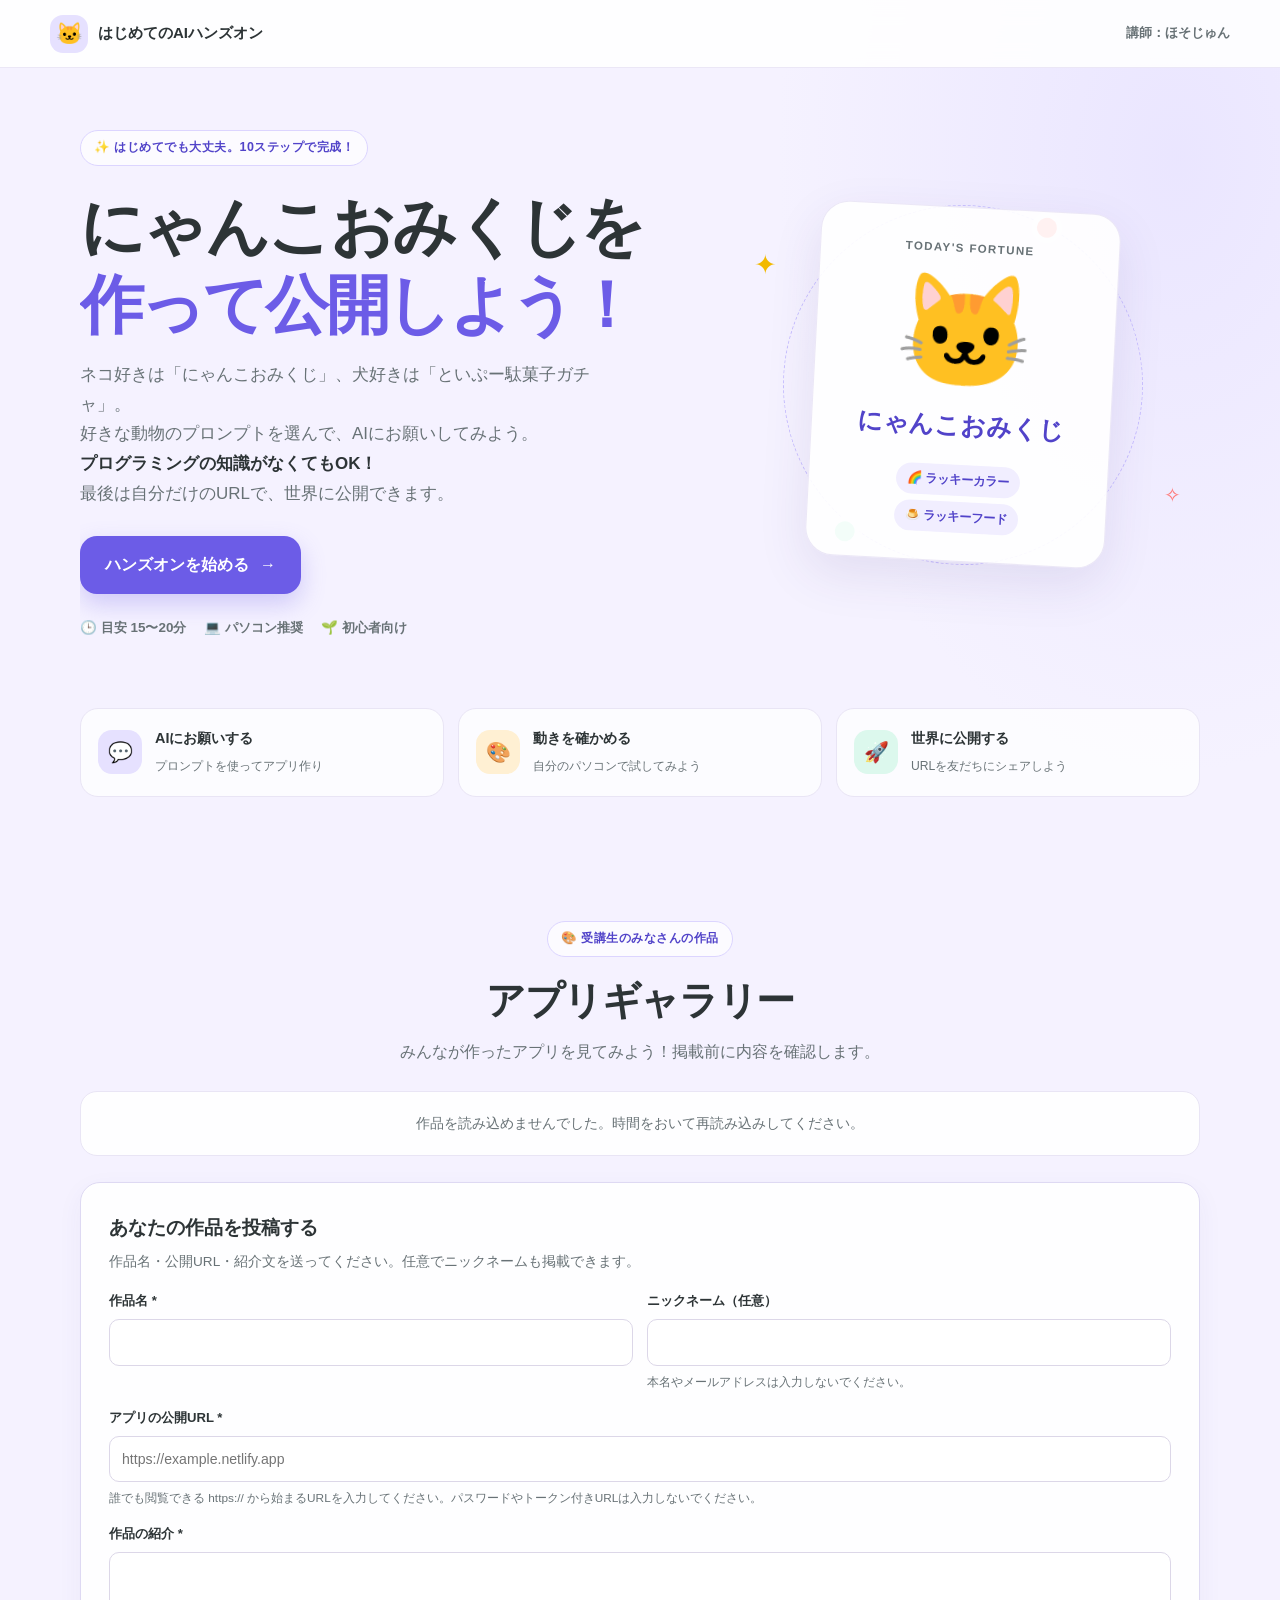
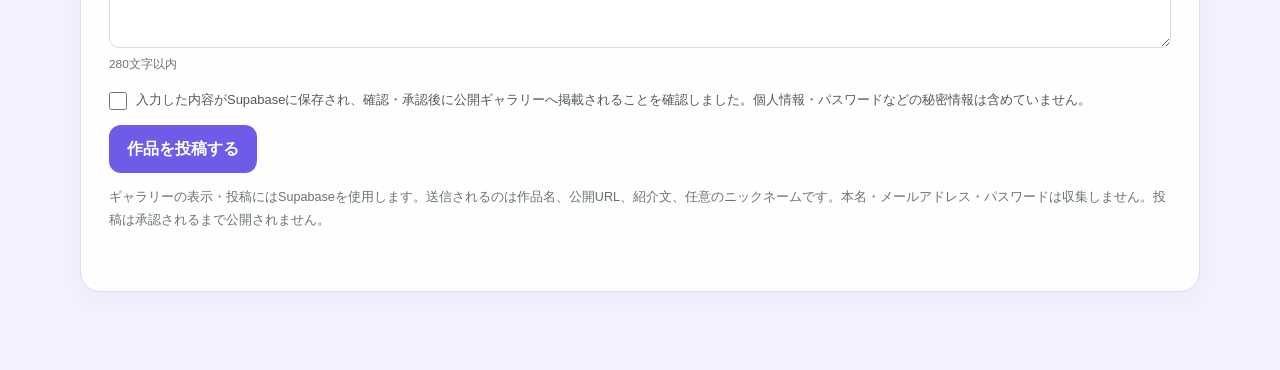
==== commit c3ac8118: "Add moderated student app gallery Co-authored-by: Copilot App <223556219+Copilot@users.noreply.githu" ====
--- a/hands-on.html
+++ b/hands-on.html
@@ -745,6 +745,149 @@
     .finish-panel p { margin: 0 0 10px; color: #56665f; font-size: .87rem; }
     .finish-panel ul { margin: 0; padding-left: 1.25rem; color: #56665f; font-size: .84rem; }
 
+    .gallery-section {
+      padding: 48px 0 78px;
+      scroll-margin-top: 84px;
+    }
+
+    .gallery-section .learning-heading { margin-bottom: 25px; }
+
+    .gallery-grid {
+      display: grid;
+      grid-template-columns: repeat(auto-fit, minmax(min(100%, 230px), 1fr));
+      gap: 15px;
+    }
+
+    .gallery-card, .gallery-empty {
+      min-width: 0;
+      padding: 19px;
+      border: 1px solid var(--line);
+      border-radius: 17px;
+      background: rgba(255, 255, 255, .9);
+    }
+
+    .gallery-card h3 {
+      margin: 0 0 7px;
+      font-size: 1rem;
+      overflow-wrap: anywhere;
+    }
+
+    .gallery-card p {
+      margin: 0 0 14px;
+      color: var(--muted);
+      font-size: .84rem;
+      overflow-wrap: anywhere;
+      white-space: pre-wrap;
+    }
+
+    .gallery-card .gallery-author {
+      margin-bottom: 12px;
+      color: #7a718d;
+      font-size: .76rem;
+    }
+
+    .gallery-link {
+      display: inline-flex;
+      min-height: 40px;
+      align-items: center;
+      padding: 8px 12px;
+      border-radius: 10px;
+      background: #f0edff;
+      color: var(--purple-dark);
+      font-size: .82rem;
+      font-weight: 800;
+      text-decoration: none;
+    }
+
+    .gallery-link:hover { background: var(--purple-light); }
+
+    .gallery-empty {
+      grid-column: 1 / -1;
+      margin: 0;
+      color: var(--muted);
+      font-size: .88rem;
+      text-align: center;
+    }
+
+    .gallery-form-panel {
+      margin-top: 26px;
+      padding: clamp(18px, 3vw, 28px);
+      border: 1px solid #ded9f3;
+      border-radius: 20px;
+      background: rgba(255, 255, 255, .92);
+      box-shadow: 0 8px 26px rgba(67, 53, 130, .05);
+    }
+
+    .gallery-form-panel h3 { margin: 0 0 5px; font-size: 1.2rem; }
+    .gallery-form-intro { margin: 0 0 17px; color: var(--muted); font-size: .85rem; }
+
+    .gallery-form {
+      display: grid;
+      grid-template-columns: repeat(2, minmax(0, 1fr));
+      gap: 14px;
+    }
+
+    .gallery-field { display: grid; align-content: start; gap: 6px; }
+    .gallery-field.full-width { grid-column: 1 / -1; }
+    .gallery-field label { font-size: .82rem; font-weight: 800; }
+
+    .gallery-field input, .gallery-field textarea {
+      width: 100%;
+      min-height: 44px;
+      padding: 10px 12px;
+      border: 1px solid #dcd7e8;
+      border-radius: 10px;
+      background: #fff;
+      color: var(--ink);
+      font: inherit;
+      font-size: .88rem;
+    }
+
+    .gallery-field textarea { min-height: 96px; resize: vertical; }
+
+    .gallery-field input:focus, .gallery-field textarea:focus {
+      border-color: var(--purple);
+      outline: 3px solid rgba(108, 92, 231, .16);
+    }
+
+    .gallery-field small { color: var(--muted); font-size: .74rem; }
+
+    .gallery-consent {
+      display: flex;
+      grid-column: 1 / -1;
+      align-items: flex-start;
+      gap: 9px;
+      color: #51595c;
+      font-size: .81rem;
+    }
+
+    .gallery-consent input { width: 18px; height: 18px; flex: 0 0 auto; margin: 3px 0 0; accent-color: var(--purple); }
+
+    .gallery-submit {
+      min-height: 48px;
+      justify-self: start;
+      padding: 10px 18px;
+      border: 0;
+      border-radius: 12px;
+      background: var(--purple);
+      color: #fff;
+      cursor: pointer;
+      font-weight: 850;
+    }
+
+    .gallery-submit:hover:not(:disabled) { background: var(--purple-dark); }
+    .gallery-submit:disabled { cursor: wait; opacity: .65; }
+
+    .gallery-notice, .gallery-status {
+      margin: 13px 0 0;
+      color: var(--muted);
+      font-size: .79rem;
+      overflow-wrap: anywhere;
+    }
+
+    .gallery-status { min-height: 1.5em; color: #16835d; font-weight: 750; }
+    .gallery-status.is-error { color: #b42318; }
+
     @keyframes float {
       0%, 100% { transform: translateY(0); }
       50% { transform: translateY(-9px); }
@@ -786,6 +929,12 @@
       .overview { grid-template-columns: 1fr; gap: 8px; margin-bottom: 40px; }
       .overview-card { padding: 12px; }
       .overview-icon { width: 40px; height: 40px; }
+      .gallery-section { padding: 35px 0 52px; scroll-margin-top: 70px; }
+      .gallery-section .learning-heading { margin-bottom: 17px; }
+      .gallery-form { grid-template-columns: 1fr; gap: 12px; }
+      .gallery-field.full-width, .gallery-consent { grid-column: 1; }
+      .gallery-form-panel { padding: 17px; border-radius: 17px; }
+      .gallery-submit { width: 100%; }
       .learning { padding: 25px 0 48px; scroll-margin-top: 70px; }
       .learning-heading { margin-bottom: 17px; }
       .learning-heading p { font-size: .84rem; }
@@ -1285,7 +1434,7 @@
             <ul class="instruction-list">
               <li><span class="check-icon">1</span><span>AIの返事の中にある <strong>index.html</strong> を探す</span></li>
               <li><span class="check-icon">2</span><span>ダウンロードボタンを押して、保存先を確認する（通常は「ダウンロード」フォルダー）</span></li>
-              <li><span class="check-icon">3</span><span>ファイル名が <strong>index.html</strong> になっているか確認する</span></li>
+              <li><span class="check-icon">3</span><span><strong>index.html</strong> または <strong>index (4).html</strong> のような名前で保存されたことを確認する</span></li>
             </ul>
             <div class="info-box warning"><span class="info-icon" aria-hidden="true">🆘</span><p>ダウンロードボタンが見つからないときは、AIに<strong>「index.html をダウンロードできるようにしてください」</strong>と頼んでみましょう。</p></div>
             <div class="term-row"><span class="term-tag">ことば</span><p><strong>ダウンロード</strong>：インターネット上のファイルを、自分のパソコンに保存すること。</p></div>
@@ -1328,7 +1477,7 @@
               <li><span class="check-icon">3</span><span>点線エリアの上でマウスをはなして、アップロードが終わるまで待つ</span></li>
             </ul>
             <div class="info-box"><span class="info-icon" aria-hidden="true">🖱️</span><p><strong>ドラッグ＆ドロップ</strong>は、ファイルをマウスでつかんで、別の場所ではなすことです。画面の案内にフォルダー指定がある場合は、index.html を入れたフォルダーをドロップしてください。</p></div>
-            <div class="term-row"><span class="term-tag">チェック</span><p>ファイル名が <strong>index.html</strong> になっているか、もう一度確認してからドロップ！</p></div>
+            <div class="term-row"><span class="term-tag">チェック</span><p><strong>index.html</strong> でも <strong>index (4).html</strong> のような名前でも大丈夫。次の手順で「Rename and deploy」を選びます。</p></div>
           </section>
 
           <section class="lesson-step" data-step="7" aria-labelledby="step-title-8" hidden>
@@ -1337,7 +1486,7 @@
             <p class="lesson-intro">アップロードしたファイルの名前を確認する画面が表示されたら、公開方法を選びます。</p>
             <ul class="instruction-list">
               <li><span class="check-icon">1</span><span>「Rename and deploy」（名前を変更して公開）のボタンを押す</span></li>
-              <li><span class="check-icon">2</span><span><strong>index (4).html</strong> のような名前でも、このボタンを押せばNetlifyが公開用の名前に直してくれます</span></li>
+              <li><span class="check-icon">2</span><span>ファイル名が <strong>index.html</strong> でなくても大丈夫。たとえば <strong>index (4).html</strong> でも、このボタンを押せばNetlifyが <strong>index.html</strong> に直して公開します</span></li>
               <li><span class="check-icon">3</span><span>「Deploy without renaming」は選ばず、公開処理が終わるまで待つ</span></li>
             </ul>
             <div class="info-box"><span class="info-icon" aria-hidden="true">✅</span><p>ボタンの表示や画面構成は更新されることがあります。迷ったら、名前を変更してデプロイする選択肢を選んでください。</p></div>
@@ -1345,9 +1494,9 @@
           </section>
 
           <section class="lesson-step" data-step="8" aria-labelledby="step-title-9" hidden>
-            <div class="lesson-kicker"><span class="step-badge">手順 9 / 10</span><span class="lesson-duration">Netlifyにログイン</span></div>
-            <h2 id="step-title-9">Gmail（Google）でログインしよう</h2>
-            <p class="lesson-intro">アップロードしたサイトを自分のものとして登録するため、Netlifyの画面からGoogleアカウントでログインします。</p>
+            <div class="lesson-kicker"><span class="step-badge">手順 9 / 10</span><span class="lesson-duration">ログイン方法の例</span></div>
+            <h2 id="step-title-9">ログインしよう</h2>
+            <p class="lesson-intro">ログイン方法はいくつかあります。ここでは例として、Gmail（Google）を使ったログイン手順を紹介します。</p>
             <ul class="instruction-list">
               <li><span class="check-icon">1</span><span>Netlifyの画面で <strong>Claim this site</strong> を押す</span></li>
               <li><span class="check-icon">2</span><span><strong>Continue with Google</strong> を選ぶ</span></li>
@@ -1390,7 +1539,7 @@
             </details>
             <details>
               <summary>うまくいかないときはここを確認</summary>
-              <div><ul><li>ファイル名が <code>index (1).html</code> などになった：手順8で「Rename and deploy」を選ぶ</li><li>動かない・一部しか表示されない：AIに「HTML1ファイルにまとめて」と頼み、再度ダウンロードする</li><li>AIがコードを文字で表示するだけ：「ダウンロードできるようにして」と頼む</li><li>Netlify Dropで公開できない：<code>index.html</code> または、そのファイルを入れたフォルダーを点線エリアにドロップする</li></ul></div>
+              <div><ul><li>ファイル名が <code>index (1).html</code> などになった：そのままドロップし、手順8で「Rename and deploy」を選ぶ</li><li>動かない・一部しか表示されない：AIに「HTML1ファイルにまとめて」と頼み、再度ダウンロードする</li><li>AIがコードを文字で表示するだけ：「ダウンロードできるようにして」と頼む</li><li>Netlify Dropで公開できない：HTMLファイル、またはそのファイルを入れたフォルダーを点線エリアにドロップする</li></ul></div>
             </details>
             <details>
               <summary>公開するときの安全チェック</summary>
@@ -1407,10 +1556,57 @@
         </div>
       </div>
     </section>
+
+    <section class="page-wrap gallery-section" id="gallery" aria-labelledby="gallery-title">
+      <div class="learning-heading">
+        <span class="eyebrow">🎨 受講生のみなさんの作品</span>
+        <h2 id="gallery-title">アプリギャラリー</h2>
+        <p>みんなが作ったアプリを見てみよう！掲載前に内容を確認します。</p>
+      </div>
+      <div class="gallery-grid" id="gallery-list" aria-live="polite">
+        <p class="gallery-empty">作品を読み込んでいます…</p>
+      </div>
+
+      <div class="gallery-form-panel">
+        <h3>あなたの作品を投稿する</h3>
+        <p class="gallery-form-intro">作品名・公開URL・紹介文を送ってください。任意でニックネームも掲載できます。</p>
+        <form class="gallery-form" id="gallery-form">
+          <div class="gallery-field">
+            <label for="gallery-title-input">作品名 <span aria-hidden="true">*</span></label>
+            <input id="gallery-title-input" name="project_title" type="text" maxlength="80" required>
+          </div>
+          <div class="gallery-field">
+            <label for="gallery-nickname">ニックネーム（任意）</label>
+            <input id="gallery-nickname" name="nickname" type="text" maxlength="30" autocomplete="off">
+            <small>本名やメールアドレスは入力しないでください。</small>
+          </div>
+          <div class="gallery-field full-width">
+            <label for="gallery-url">アプリの公開URL <span aria-hidden="true">*</span></label>
+            <input id="gallery-url" name="project_url" type="url" inputmode="url" placeholder="https://example.netlify.app" maxlength="2048" required>
+            <small>誰でも閲覧できる https:// から始まるURLを入力してください。パスワードやトークン付きURLは入力しないでください。</small>
+          </div>
+          <div class="gallery-field full-width">
+            <label for="gallery-description">作品の紹介 <span aria-hidden="true">*</span></label>
+            <textarea id="gallery-description" name="description" rows="3" maxlength="280" required></textarea>
+            <small>280文字以内</small>
+          </div>
+          <label class="gallery-consent" for="gallery-consent">
+            <input id="gallery-consent" name="consent" type="checkbox" required>
+            <span>入力した内容がSupabaseに保存され、確認・承認後に公開ギャラリーへ掲載されることを確認しました。個人情報・パスワードなどの秘密情報は含めていません。</span>
+          </label>
+          <button class="gallery-submit" id="gallery-submit" type="submit">作品を投稿する</button>
+        </form>
+        <p class="gallery-notice">ギャラリーの表示・投稿にはSupabaseを使用します。送信されるのは作品名、公開URL、紹介文、任意のニックネームです。本名・メールアドレス・パスワードは収集しません。投稿は承認されるまで公開されません。</p>
+        <p class="gallery-status" id="gallery-status" role="status" aria-live="polite"></p>
+      </div>
+    </section>
   </main>
 
   <script>
     (() => {
+      const SUPABASE_URL = "https://kypxecpqycpgeidbwlpk.supabase.co";
+      const SUPABASE_PUBLISHABLE_KEY = "sb_publishable_Qe2mnM14yXCvcseV4Oj-Tw_1pPct12V";
+      const GALLERY_ENDPOINT = `${SUPABASE_URL}/rest/v1/student_app_gallery`;
       const startButton = document.getElementById("start-button");
       const learning = document.getElementById("learning");
       const steps = Array.from(document.querySelectorAll(".lesson-step"));
@@ -1426,8 +1622,145 @@
       const copyButton = document.getElementById("copy-prompt");
       const copyStatus = document.getElementById("copy-status");
       const backToTop = document.getElementById("back-to-top");
+      const galleryList = document.getElementById("gallery-list");
+      const galleryForm = document.getElementById("gallery-form");
+      const galleryStatus = document.getElementById("gallery-status");
+      const gallerySubmit = document.getElementById("gallery-submit");
       let currentStep = 0;
       let selectedPrompt = "cat";
+
+      function setGalleryStatus(message, isError = false) {
+        galleryStatus.textContent = message;
+        galleryStatus.classList.toggle("is-error", isError);
+      }
+
+      function makeGalleryMessage(message) {
+        const paragraph = document.createElement("p");
+        paragraph.className = "gallery-empty";
+        paragraph.textContent = message;
+        return paragraph;
+      }
+
+      function getHttpsUrl(value) {
+        try {
+          const url = new URL(value);
+          return url.protocol === "https:" && !url.username && !url.password ? url.href : null;
+        } catch {
+          return null;
+        }
+      }
+
+      function createGalleryCard(item) {
+        if (!item || typeof item !== "object") {
+          console.warn("不正なギャラリー項目を表示しませんでした。");
+          return null;
+        }
+        const safeUrl = getHttpsUrl(item.project_url);
+        if (!safeUrl || typeof item.project_title !== "string" || typeof item.description !== "string") {
+          console.warn("不正なギャラリー項目を表示しませんでした。");
+          return null;
+        }
+
+        const card = document.createElement("article");
+        card.className = "gallery-card";
+
+        const title = document.createElement("h3");
+        title.textContent = item.project_title;
+        card.appendChild(title);
+
+        if (typeof item.nickname === "string" && item.nickname.trim()) {
+          const author = document.createElement("p");
+          author.className = "gallery-author";
+          author.textContent = `by ${item.nickname}`;
+          card.appendChild(author);
+        }
+
+        const description = document.createElement("p");
+        description.textContent = item.description;
+        card.appendChild(description);
+
+        const link = document.createElement("a");
+        link.className = "gallery-link";
+        link.href = safeUrl;
+        link.target = "_blank";
+        link.rel = "noopener noreferrer";
+        link.textContent = "アプリを開く ↗";
+        card.appendChild(link);
+        return card;
+      }
+
+      function renderGallery(items) {
+        galleryList.replaceChildren();
+        const cards = items.map(createGalleryCard).filter(Boolean);
+        if (cards.length === 0) {
+          galleryList.appendChild(makeGalleryMessage("掲載中の作品はまだありません。最初の作品を投稿してみましょう！"));
+          return;
+        }
+        galleryList.append(...cards);
+      }
+
+      async function loadGallery() {
+        try {
+          const response = await fetch(
+            `${GALLERY_ENDPOINT}?select=project_title,project_url,description,nickname&is_approved=eq.true&order=created_at.desc`,
+            {
+              headers: {
+                apikey: SUPABASE_PUBLISHABLE_KEY
+              }
+            }
+          );
+          if (!response.ok) throw new Error(`ギャラリー取得に失敗しました: HTTP ${response.status}`);
+          const items = await response.json();
+          if (!Array.isArray(items)) throw new Error("ギャラリーの応答形式が正しくありません。");
+          renderGallery(items);
+        } catch (error) {
+          galleryList.replaceChildren(makeGalleryMessage("作品を読み込めませんでした。時間をおいて再読み込みしてください。"));
+          console.error("ギャラリーの読み込みに失敗しました。", error);
+        }
+      }
+
+      async function submitGalleryEntry(event) {
+        event.preventDefault();
+        const formData = new FormData(galleryForm);
+        const projectUrlInput = galleryForm.elements.namedItem("project_url");
+        const safeUrl = getHttpsUrl(String(formData.get("project_url") || "").trim());
+        projectUrlInput.setCustomValidity(safeUrl ? "" : "https:// から始まるURLを入力してください。");
+        if (!galleryForm.reportValidity()) return;
+
+        const entry = {
+          project_title: String(formData.get("project_title")).trim(),
+          project_url: safeUrl,
+          description: String(formData.get("description")).trim(),
+          nickname: String(formData.get("nickname") || "").trim() || null
+        };
+
+        gallerySubmit.disabled = true;
+        gallerySubmit.textContent = "送信中…";
+        setGalleryStatus("投稿を送信しています…");
+        try {
+          const response = await fetch(GALLERY_ENDPOINT, {
+            method: "POST",
+            headers: {
+              apikey: SUPABASE_PUBLISHABLE_KEY,
+              "Content-Type": "application/json",
+              Prefer: "return=minimal"
+            },
+            body: JSON.stringify(entry)
+          });
+          if (!response.ok) {
+            const detail = await response.text();
+            throw new Error(`投稿の送信に失敗しました: HTTP ${response.status} ${detail}`);
+          }
+          galleryForm.reset();
+          setGalleryStatus("投稿を受け付けました！内容を確認後、ギャラリーに掲載します。");
+        } catch (error) {
+          setGalleryStatus("投稿を送信できませんでした。設定または通信状況をご確認ください。", true);
+          console.error("ギャラリー投稿の送信に失敗しました。", error);
+        } finally {
+          gallerySubmit.disabled = false;
+          gallerySubmit.textContent = "作品を投稿する";
+        }
+      }
 
       function selectPrompt(choice) {
         selectedPrompt = choice;
@@ -1534,10 +1867,12 @@
         button.addEventListener("click", () => selectPrompt(button.dataset.promptChoice));
       });
       copyButton.addEventListener("click", copyPrompt);
+      galleryForm.addEventListener("submit", submitGalleryEntry);
       backToTop.addEventListener("click", () => {
         learning.hidden = true;
         document.getElementById("top").scrollIntoView({ behavior: "smooth", block: "start" });
       });
+      loadGallery();
     })();
   </script>
 </body>
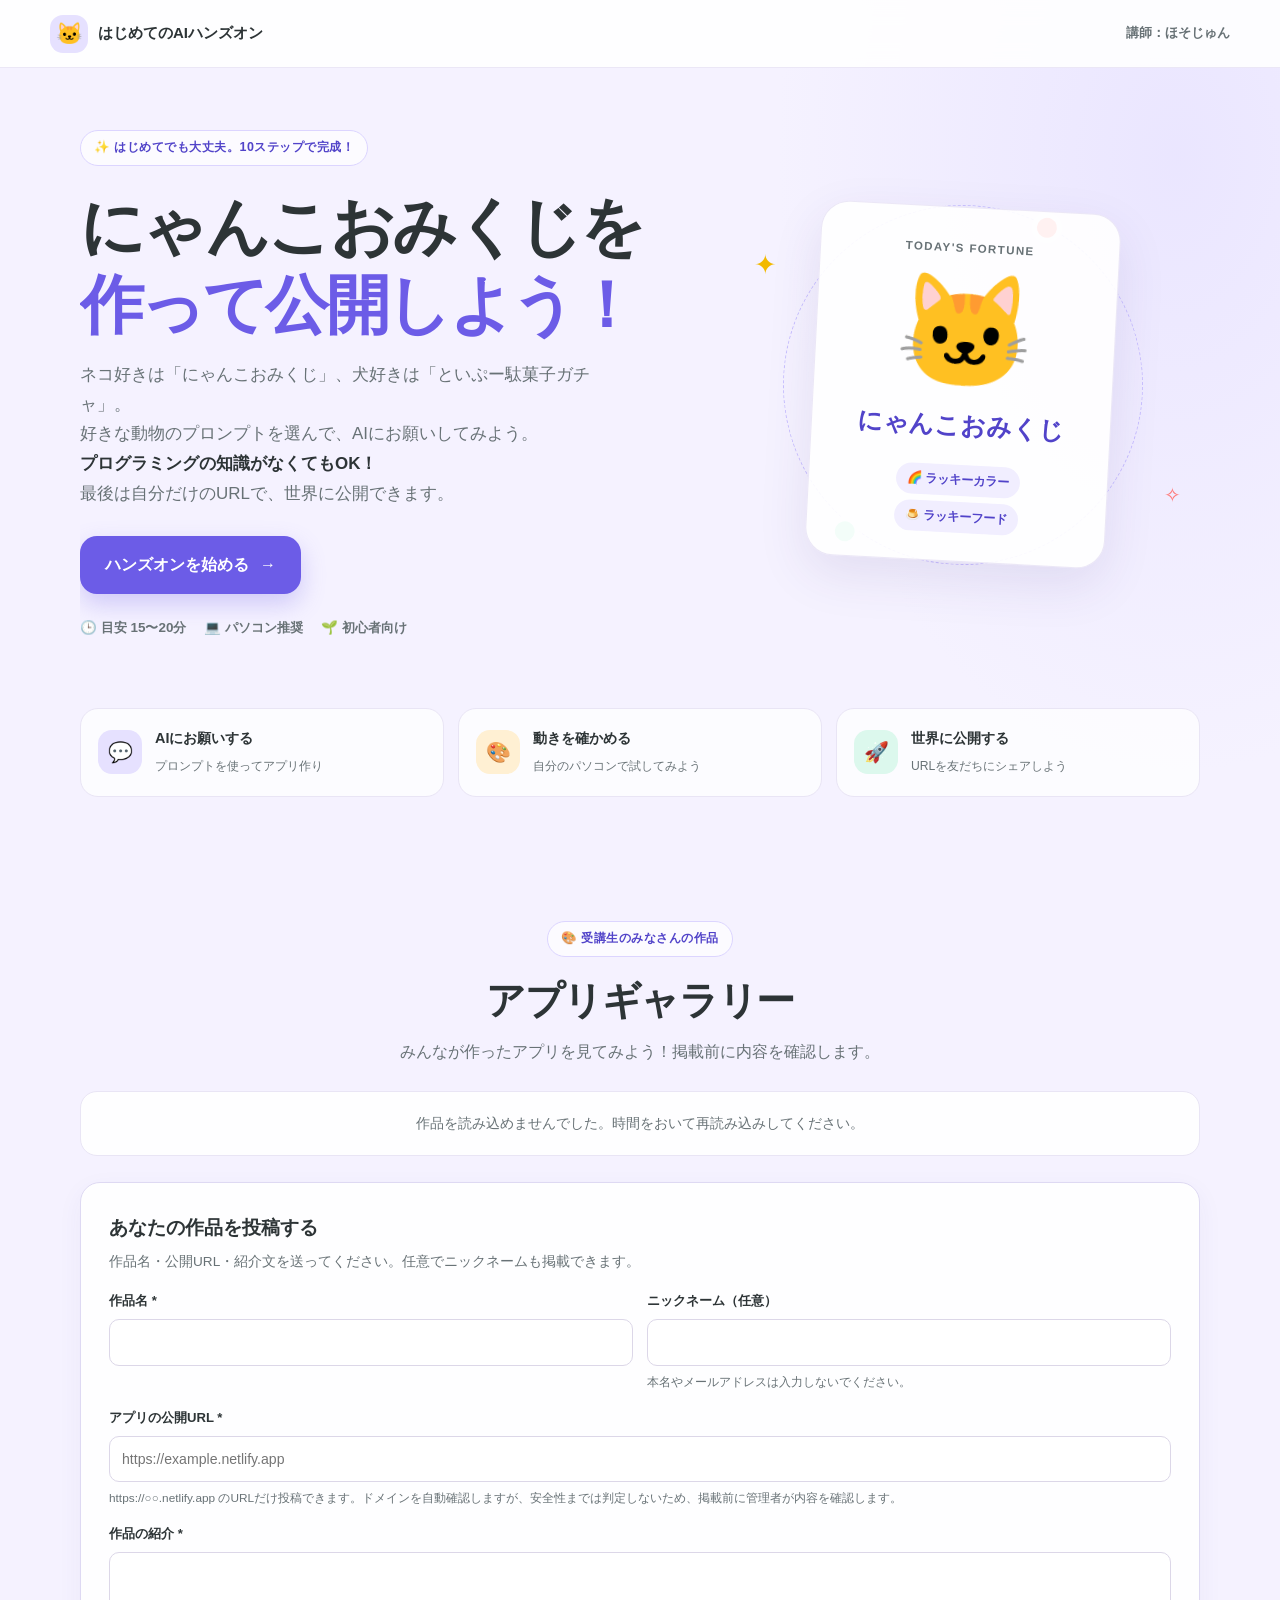
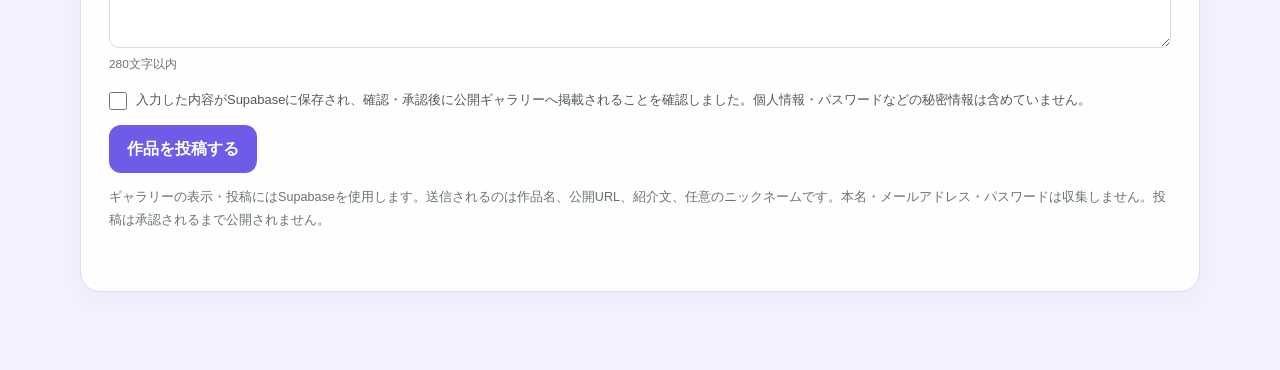
==== commit 45ad5485: "Restrict gallery submissions to Netlify URLs Co-authored-by: Copilot App <223556219+Copilot@users.no" ====
--- a/hands-on.html
+++ b/hands-on.html
@@ -1109,305 +1109,54 @@
 最後に「外部通信」「個人情報」「秘密情報」「外部API」の4項目について、公開して問題になるコードがないか確認してください。
 
 完成した index.html を出力してください。</pre>
-              <pre class="prompt-text" id="dog-prompt" hidden>添付したトイプードルの画像をキャラクターとして使い、
-
-かわいい「といぷー駄菓子ガチャ」というWebアプリを作ってください。
-
-【コンセプト】
-
-ガチャを回すと、といぷーから「今日のごほうび」として
-
-いろいろな駄菓子がランダムで出てくる、かわいいミニWebアプリです。
-
-子どもでも大人でも思わず何度も回したくなるような、
-
-駄菓子屋さん＋ガチャガチャ＋かわいいトイプードルの世界観にしてください。
-
-【といぷーのデザイン】
-
-添付画像のトイプードルをメインキャラクターとして使用してください。
-
-特徴：
-
-・アプリコット色
-
-・もこもこの丸い頭
-
-・ふわふわした垂れ耳
-
-・黒くて丸いつやのある目
-
-・小さな茶色の鼻
-
-・やわらかい茶色の輪郭
-
-・絵本や水彩、色鉛筆のような温かいタッチ
-
-可能な限り、このキャラクターの雰囲気をアプリ全体で統一してください。
-
-【画面デザイン】
-
-タイトル：
-
-🐩 といぷー駄菓子ガチャ
-
-サブタイトル：
-
-「今日は何が出るかな？
-
-といぷーからのごほうびガチャ！」
-
-画面中央には、レトロでかわいいガチャガチャマシンを配置してください。
-
-ガチャマシンは
-
-・クリーム
-
-・ピンク
-
-・アプリコット
-
-を中心としたパステルカラーにします。
-
-透明なドームの中には、
-
-ピンク、黄色、水色、緑、紫などの
-
-カラフルなカプセルを入れてください。
-
-ガチャガチャの横に、
-
-添付画像のといぷーを配置してください。
-
-【ガチャの動き】
-
-「ガチャを回す！」ボタンを押すと、
-
-1. ガチャマシンがガタガタ揺れる
-
-2. 中のカプセルが動く
-
-3. ハンドルが回る
-
-4. カプセルが「コロン！」と出てくる
-
-5. カプセルがパカッと開く
-
-6. 今日の駄菓子が発表される
-
-というアニメーションにしてください。
-
-結果が出たときには、
-
-✨、⭐、🍬などが飛び出す演出も入れてください。
-
-SSRやSECRETが出た場合は、
-
-通常より豪華なキラキラ・紙吹雪などの演出にしてください。
-
-【ガチャから出てくるもの】
-
-いろいろな駄菓子をランダムで出してください。
-
-例：
-
-N
-
-🍬 フルーツキャンディ
-
-「カラフルで甘い、ちいさなごほうび。」
-
-N
-
-🍫 ひとくちチョコ
-
-「がんばったあとには甘いもの！」
-
-R
-
-🍘 サクサクおせんべい
-
-「いい音させて食べるぷー！」
-
-R
-
-🍪 どうぶつビスケット
-
-「どの形が出たかな？」
-
-SR
-
-🍭 ぐるぐるキャンディ
-
-「今日はちょっといい日だぷー！」
-
-SR
-
-🍩 ミニドーナツ
-
-「ひと休みして食べるぷー。」
-
-SSR
-
-🌽 コーンスナック
-
-「大当たり！今日はツイてるぷー！」
-
-SSR
-
-🍫 スペシャルチョコ
-
-「とっておき、あげるぷー！」
-
-🌈 SECRET
-
-🎁 駄菓子つめあわせ
-
-「大当たり！！
-
-今日は好きな駄菓子をいっぱい選んでいいぷー！」
-
-SECRETは1〜2％程度の確率にしてください。
-
-【駄菓子の絵】
-
-駄菓子を単純な絵文字だけで表示するのではなく、
-
-可能であればCSSやHTMLでかわいいイラスト風に表現してください。
-
-あるいは画像生成が利用できる場合は、
-
-アプリ用のオリジナル駄菓子イラストを作成してください。
-
-駄菓子イラストは、
-
-・水彩
-
-・色鉛筆
-
-・絵本風
-
-・パステルカラー
-
-・やさしい茶色の輪郭線
-
-で統一し、といぷーのイラストと同じ世界観にしてください。
-
-実在する商品のロゴやパッケージは使用せず、
-
-架空のオリジナル駄菓子として描いてください。
-
-【結果画面】
-
-ガチャ結果はカード形式で、
-
-★★★★★
-
-SSR
-
-🌽
-
-「コーンスナック」
-
-サクサク止まらない、
-
-今日の大当たりおやつ！
-
-🐩
-
-「今日はツイてるぷー！」
-
-のように表示してください。
-
-下に
-
-「🐾 もう1回まわす！」
-
-ボタンを表示してください。
-
-【スマホ対応】
-
-スマートフォンで遊ぶことを前提にしてください。
-
-・縦長デザイン
-
-・大きなボタン
-
-・文字を読みやすくする
-
-・画面から要素がはみ出さない
-
-・タップしやすいサイズ
-
-・かわいいけれど、ごちゃごちゃしすぎない
-
-ようにしてください。
-
-【技術仕様】
-
-・index.html 1ファイルで動くようにする
-
-・HTML、CSS、JavaScriptはすべてindex.htmlにまとめる
-
-・外部JavaScriptライブラリは使用しない
-
-・ブラウザだけで抽選を行う
-
-・HTMLを開くだけで遊べる静的Webアプリにする
-
-・Netlify Dropに配置して公開できるようにする
-
-【安全性】
-
-以下を必ず守ってください。
-
-・個人情報を入力させない
-
-・入力フォームを作らない
-
-・個人情報を保存しない
-
-・個人情報を送信しない
-
-・パスワードをコードに含めない
-
-・APIキーをコードに含めない
-
-・アクセストークンをコードに含めない
-
-・外部APIを使用しない
-
-・外部データベースを使用しない
-
-・広告を入れない
-
-・アクセス解析を入れない
-
-・トラッキングを行わない
-
-・Cookieを使用しない
-
-・localStorageに利用者情報を保存しない
-
-・外部通信を行わない
-
-【完成時のチェック】
-
-完成したら必ずコードを確認して、
-
-1. 外部通信
-
-2. 個人情報
-
-3. 秘密情報
-
-4. 外部API
-
-の4項目について、
-
-Netlify Dropで公開して問題になるコードが含まれていないかチェックしてください。
-
-最後に完成した index.html を出力してください。</pre>
+              <pre class="prompt-text" id="dog-prompt" hidden>添付画像のトイプードルを主役にした、かわいい1ページWebアプリ「といぷー駄菓子ガチャ」を作ってください。作り始める前に画像が添付されているか確認し、ない場合は画像の添付をお願いしてください。
+
+## どんなアプリ？
+ボタンを押すとガチャが動き、といぷーから「今日のごほうび駄菓子」が1つ出てくる、スマートフォン向けのミニゲームです。見た目だけでなく、抽選・演出・もう一度遊ぶボタンまで実際に動く完成品にしてください。
+
+## キャラクターと見た目
+- 添付画像を、といぷーの見た目を決める一番の参考にしてください。アプリ内に画像を表示する場合はHTML内に埋め込み、外部URLや別ファイルには依存させないでください。埋め込みができない場合は、画像の特徴を参考にした自作のインラインSVGまたはCSSイラストで代替してください。
+- アプリコット色の毛、丸くてもこもこの頭、ふわふわの垂れ耳、黒くつやのある丸い目、小さな茶色の鼻、やわらかい茶色の輪郭を大切にします。
+- 水彩・色鉛筆・絵本のような温かいタッチで、クリーム、ピンク、アプリコットを基調にしてください。
+- タイトルは「🐩 といぷー駄菓子ガチャ」、サブタイトルは「今日は何が出るかな？ といぷーからのごほうびガチャ！」にしてください。
+- 画面中央にレトロでかわいいガチャマシンを置き、透明なドームの中に色とりどりのカプセルを描いてください。といぷーもマシンのそばに配置します。
+- 駄菓子は絵文字だけにせず、可能ならCSSまたはインラインSVGで小さなオリジナルイラストにしてください。実在商品のロゴやパッケージは使わないでください。
+
+## ガチャの遊び方と演出
+1. 最初の画面に「ガチャを回す！」ボタンを大きく表示します。
+2. ボタンを押すと、マシンが揺れる → カプセルが動く → ハンドルが回る → カプセルが転がり出る → カプセルが開く、の順で演出します。
+3. 演出後、結果カードにレア度、星、駄菓子名、ひとこと、といぷーのコメントを表示します。
+4. 「🐾 もう1回まわす！」ボタンで次の抽選ができます。演出中はボタンを一時的に無効にして、連打で結果が重ならないようにします。
+5. 通常の結果では✨・⭐・🍬が軽く飛び出し、SSRとSECRETでは紙吹雪やキラキラを増やします。派手すぎず、動きを減らす設定の端末ではアニメーションを控えめにしてください。
+
+## 抽選内容
+まずレア度を次の確率で抽選し、そのレア度に属する駄菓子から1つを選んでください。確率は合計100%にし、SECRETは2%に固定します。
+
+| レア度 | 確率 | 駄菓子 |
+| --- | ---: | --- |
+| N | 50% | 🍬 フルーツキャンディ「カラフルで甘い、ちいさなごほうび。」／🍫 ひとくちチョコ「がんばったあとには甘いもの！」 |
+| R | 25% | 🍘 サクサクおせんべい「いい音させて食べるぷー！」／🍪 どうぶつビスケット「どの形が出たかな？」 |
+| SR | 15% | 🍭 ぐるぐるキャンディ「今日はちょっといい日だぷー！」／🍩 ミニドーナツ「ひと休みして食べるぷー。」 |
+| SSR | 8% | 🌽 コーンスナック「大当たり！今日はツイてるぷー！」／🍫 スペシャルチョコ「とっておき、あげるぷー！」 |
+| SECRET | 2% | 🎁 駄菓子つめあわせ「大当たり！！今日は好きな駄菓子をいっぱい選んでいいぷー！」 |
+
+結果カードは「★★★★★」「SSR」「🌽」「コーンスナック」「サクサク止まらない、今日の大当たりおやつ！」「🐩 今日はツイてるぷー！」のように、レア度と駄菓子がひと目で分かるデザインにしてください。星の数はレア度に合わせます。
+
+## スマートフォン対応
+- スマートフォンで遊びやすい縦長レイアウトにします。
+- 文字を読みやすくし、ボタンは指で押しやすい大きさにします。
+- 横スクロールを発生させず、狭い画面でもキャラクターやガチャがはみ出さないようにします。
+- かわいさを保ちながら、情報を詰め込みすぎないでください。
+
+## 技術と安全性（必須）
+- 完成品は `index.html` 1ファイルだけにし、HTML・CSS・JavaScriptをすべてその中に書いてください。HTMLファイルを直接開くだけで遊べ、Netlify Dropにも配置できるようにします。
+- 外部ライブラリ、外部フォント、外部画像、外部API、データベースを使わず、抽選と演出をブラウザ内だけで完結させてください。
+- 入力フォームを作らず、個人情報の入力・保存・送信をしないでください。
+- パスワード、APIキー、アクセストークンなどの秘密情報を含めないでください。
+- Cookie、localStorage、広告、アクセス解析、トラッキングを使わず、外部通信を行わないでください。
+
+## 完成時に確認すること
+ボタンを実際に押す想定で、抽選結果が表示されること、もう一度遊べること、スマートフォン幅でも崩れないことを確認してください。最後にコードを見直し、「外部通信」「個人情報」「秘密情報」「外部API」が含まれていないことをチェックしてください。完成した `index.html` をダウンロードできる形で出力してください。</pre>
               <p class="copy-status" id="copy-status" role="status" aria-live="polite"></p>
             </div>
             <div class="info-box"><span class="info-icon" aria-hidden="true">💡</span><p>「プロンプト」は<strong>AIへのお願いの文章</strong>のこと。ボタンでコピーできないときは、文章を選択してコピーしても大丈夫です。</p></div>
@@ -1583,7 +1332,7 @@
           <div class="gallery-field full-width">
             <label for="gallery-url">アプリの公開URL <span aria-hidden="true">*</span></label>
             <input id="gallery-url" name="project_url" type="url" inputmode="url" placeholder="https://example.netlify.app" maxlength="2048" required>
-            <small>誰でも閲覧できる https:// から始まるURLを入力してください。パスワードやトークン付きURLは入力しないでください。</small>
+            <small>https://○○.netlify.app のURLだけ投稿できます。ドメインを自動確認しますが、安全性までは判定しないため、掲載前に管理者が内容を確認します。</small>
           </div>
           <div class="gallery-field full-width">
             <label for="gallery-description">作品の紹介 <span aria-hidden="true">*</span></label>
@@ -1641,10 +1390,17 @@
         return paragraph;
       }
 
-      function getHttpsUrl(value) {
+      function getNetlifyUrl(value) {
         try {
           const url = new URL(value);
-          return url.protocol === "https:" && !url.username && !url.password ? url.href : null;
+          const isNetlifySubdomain = /^[a-z0-9](?:[a-z0-9-]{0,61}[a-z0-9])?\.netlify\.app$/.test(url.hostname);
+          return url.protocol === "https:" &&
+            isNetlifySubdomain &&
+            !url.username &&
+            !url.password &&
+            (url.port === "" || url.port === "443")
+            ? url.href
+            : null;
         } catch {
           return null;
         }
@@ -1655,7 +1411,7 @@
           console.warn("不正なギャラリー項目を表示しませんでした。");
           return null;
         }
-        const safeUrl = getHttpsUrl(item.project_url);
+        const safeUrl = getNetlifyUrl(item.project_url);
         if (!safeUrl || typeof item.project_title !== "string" || typeof item.description !== "string") {
           console.warn("不正なギャラリー項目を表示しませんでした。");
           return null;
@@ -1723,8 +1479,10 @@
         event.preventDefault();
         const formData = new FormData(galleryForm);
         const projectUrlInput = galleryForm.elements.namedItem("project_url");
-        const safeUrl = getHttpsUrl(String(formData.get("project_url") || "").trim());
-        projectUrlInput.setCustomValidity(safeUrl ? "" : "https:// から始まるURLを入力してください。");
+        const safeUrl = getNetlifyUrl(String(formData.get("project_url") || "").trim());
+        projectUrlInput.setCustomValidity(
+          safeUrl ? "" : "https:// から始まるNetlifyのURL（例：https://my-app.netlify.app）を入力してください。"
+        );
         if (!galleryForm.reportValidity()) return;
 
         const entry = {
